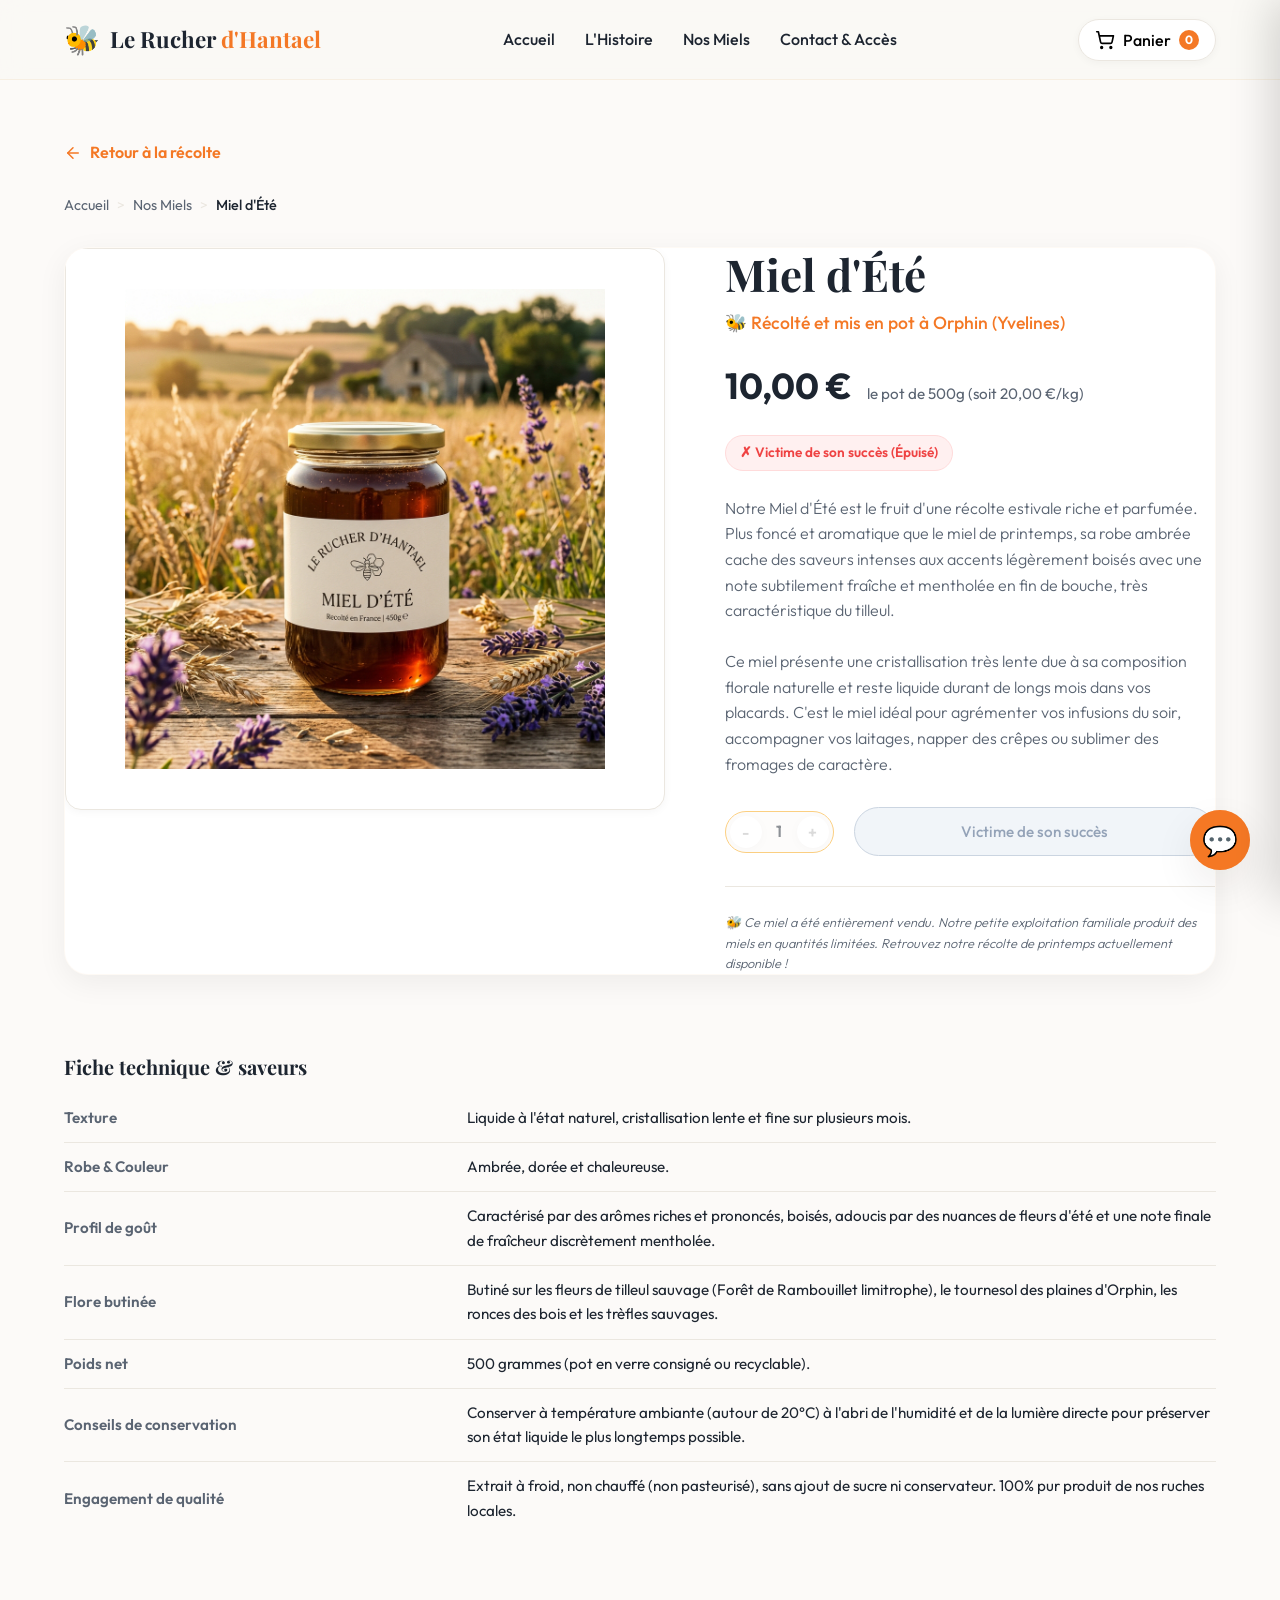
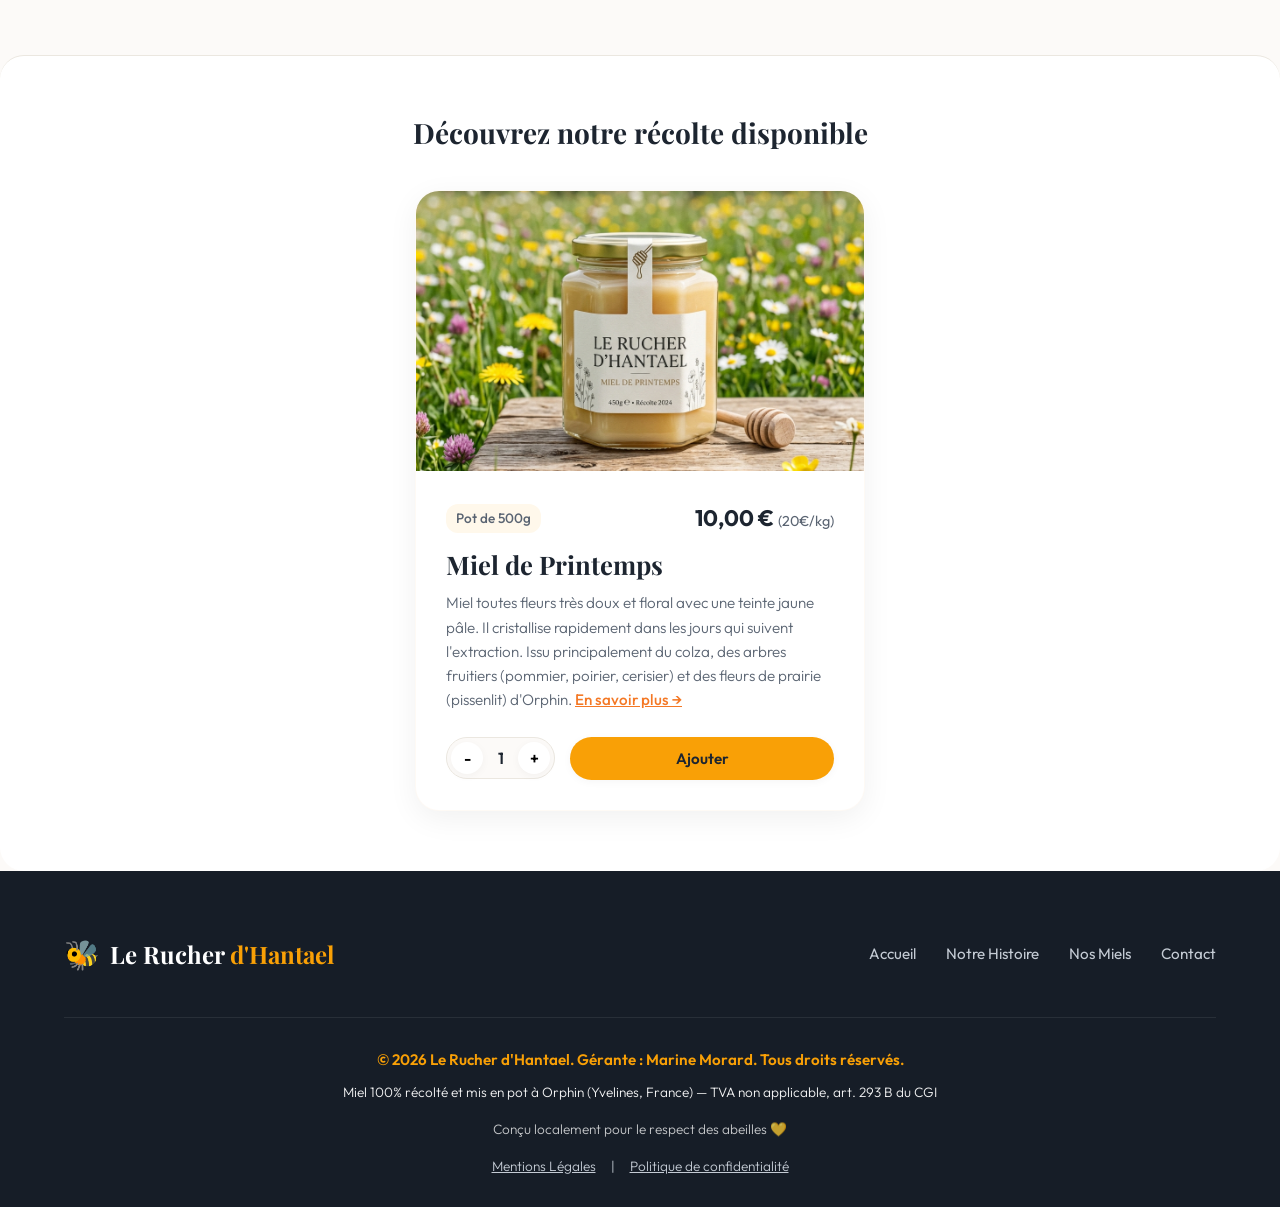
==== miel-ete.html @ 3fb7bd8f "feat: clarifier le panier de réservation, ajouter les pages produits détaillées et la politique de c" ====
<!DOCTYPE html>
<html lang="fr">
<head>
    <meta charset="UTF-8">
    <meta name="viewport" content="width=device-width, initial-scale=1.0">
    <title>Miel d'Été - Le Rucher d'Hantael</title>
    
    <!-- Meta Tags SEO -->
    <meta name="description" content="Découvrez notre Miel d'Été artisanal récolté à Orphin (Yvelines). Pot de 500g de miel ambré aux notes complexes de tilleul et tournesol. Épuisé pour le moment.">
    <meta name="keywords" content="miel d'ete, miel orphin, miel artisanal, miel ambre, tilleul, tournesol, rucher hantael, yvelines">
    <meta name="author" content="Le Rucher d'Hantael">
    
    <!-- Open Graph (Facebook / LinkedIn) -->
    <meta property="og:type" content="website">
    <meta property="og:title" content="Miel d'Été - Le Rucher d'Hantael">
    <meta property="og:description" content="Miel toutes fleurs ambré et complexe, aux notes douces et légèrement mentholées. Récolté à Orphin (78). Retrait sur place uniquement.">
    <meta property="og:image" content="assets/images/miel-ete.png">
    
    <!-- Stylesheet -->
    <link rel="stylesheet" href="css/style.css">
    
    <!-- Favicon Shortcut -->
    <link rel="icon" href="data:image/svg+xml,<svg xmlns=%22http://www.w3.org/2000/svg%22 viewBox=%220 0 100 100%22><text y=%22.9em%22 font-size=%2290%22>🍯</text></svg>">
    
    <!-- Canonical Link -->
    <link rel="canonical" href="https://hantael.fr/miel-ete.html">

    <!-- Données structurées JSON-LD -->
    <script type="application/ld+json">
    {
      "@context": "https://schema.org",
      "@type": "Product",
      "name": "Miel d'Été - Le Rucher d'Hantael",
      "description": "Miel toutes fleurs ambré et complexe. Issu principalement du tilleul de la forêt de Rambouillet et du tournesol des plaines environnantes d'Orphin.",
      "image": "https://hantael.fr/assets/images/miel-ete.png",
      "brand": {
        "@type": "Brand",
        "name": "Le Rucher d'Hantael"
      },
      "offers": {
        "@type": "Offer",
        "priceCurrency": "EUR",
        "price": "10.00",
        "availability": "https://schema.org/OutOfStock",
        "itemCondition": "https://schema.org/NewCondition"
      }
    }
    </script>
</head>
<body>

    <!-- HEADER & NAVIGATION -->
    <header class="header" id="header">
        <div class="container">
            <a href="index.html" class="logo-link" id="logo-link">
                <span class="logo-icon">🐝</span>
                <span class="logo-text">Le Rucher <span>d'Hantael</span></span>
            </a>
            
            <nav class="nav" id="nav">
                <ul class="nav-list">
                    <li><a href="index.html" class="nav-link">Accueil</a></li>
                    <li><a href="index.html#histoire" class="nav-link">L'Histoire</a></li>
                    <li><a href="index.html#miels" class="nav-link">Nos Miels</a></li>
                    <li><a href="index.html#contact" class="nav-link">Contact & Accès</a></li>
                </ul>
            </nav>
            
            <div style="display: flex; align-items: center; gap: 15px;">
                <button class="cart-toggle-btn" id="cart-toggle-btn" aria-label="Voir le panier">
                    <svg xmlns="http://www.w3.org/2000/svg" width="20" height="20" viewBox="0 0 24 24" fill="none" stroke="currentColor" stroke-width="2" stroke-linecap="round" stroke-linejoin="round"><circle cx="8" cy="21" r="1"/><circle cx="19" cy="21" r="1"/><path d="M2.05 2.05h2l2.66 12.42a2 2 0 0 0 2 1.58h9.78a2 2 0 0 0 1.95-1.57l1.65-7.43H5.12"/></svg>
                    <span>Panier</span>
                    <span class="cart-count-badge" id="cart-count">0</span>
                </button>
                
                <div class="menu-burger" id="menu-burger" aria-label="Ouvrir le menu">
                    <svg xmlns="http://www.w3.org/2000/svg" width="24" height="24" viewBox="0 0 24 24" fill="none" stroke="currentColor" stroke-width="2" stroke-linecap="round" stroke-linejoin="round"><line x1="4" y1="12" x2="20" y2="12"/><line x1="4" y1="6" x2="20" y2="6"/><line x1="4" y1="18" x2="20" y2="18"/></svg>
                </div>
            </div>
        </div>
    </header>

    <!-- MAIN PRODUCT SECTION -->
    <main style="padding-top: var(--header-height); min-height: 80vh;">
        <div class="container section-padding" style="padding-top: 40px; padding-bottom: 60px;">
            
            <!-- Breadcrumbs -->
            <div class="back-btn-container">
                <a href="index.html#miels" class="back-btn">
                    <svg xmlns="http://www.w3.org/2000/svg" width="18" height="18" viewBox="0 0 24 24" fill="none" stroke="currentColor" stroke-width="2" stroke-linecap="round" stroke-linejoin="round"><line x1="19" y1="12" x2="5" y2="12"/><polyline points="12 19 5 12 12 5"/></svg>
                    <span>Retour à la récolte</span>
                </a>
            </div>
            
            <nav class="breadcrumbs" aria-label="Fil d'Ariane">
                <a href="index.html">Accueil</a>
                <span>&gt;</span>
                <a href="index.html#miels">Nos Miels</a>
                <span>&gt;</span>
                <span style="color: var(--text-dark); font-weight: 500;">Miel d'Été</span>
            </nav>
            
            <!-- Grid detail product-card -->
            <div class="product-detail-grid product-card" id="prod-ete">
                
                <!-- Image -->
                <div class="product-detail-img-box">
                    <img src="assets/images/miel-ete.png" alt="Pot de Miel d'Été - Le Rucher d'Hantael" class="product-detail-img">
                </div>
                
                <!-- Information -->
                <div class="product-detail-info product-content" style="padding: 0;">
                    <h1 class="product-detail-title">Miel d'Été</h1>
                    <p class="product-detail-subtitle">🐝 Récolté et mis en pot à Orphin (Yvelines)</p>
                    
                    <div class="product-detail-price-row">
                        <span class="product-detail-price">10,00 €</span>
                        <span class="product-detail-price-unit">le pot de 500g (soit 20,00 €/kg)</span>
                    </div>
                    
                    <span class="product-detail-status unavailable">✗ Victime de son succès (Épuisé)</span>
                    
                    <div class="product-detail-desc">
                        <p>Notre Miel d'Été est le fruit d'une récolte estivale riche et parfumée. Plus foncé et aromatique que le miel de printemps, sa robe ambrée cache des saveurs intenses aux accents légèrement boisés avec une note subtilement fraîche et mentholée en fin de bouche, très caractéristique du tilleul.</p>
                        <br>
                        <p>Ce miel présente une cristallisation très lente due à sa composition florale naturelle et reste liquide durant de longs mois dans vos placards. C'est le miel idéal pour agrémenter vos infusions du soir, accompagner vos laitages, napper des crêpes ou sublimer des fromages de caractère.</p>
                    </div>
                    
                    <div class="product-detail-actions" style="margin-bottom: 25px;">
                        <div class="quantity-selector" style="opacity: 0.5; pointer-events: none;">
                            <button class="qty-btn dec-qty" aria-label="Diminuer la quantité" disabled>-</button>
                            <span class="qty-value" id="qty-ete">1</span>
                            <button class="qty-btn inc-qty" aria-label="Augmenter la quantité" disabled>+</button>
                        </div>
                        <button class="btn product-btn" disabled style="justify-content: center; background: #f1f5f9; color: #94a3b8; border: 1px solid #cbd5e1; cursor: not-allowed; text-align: center; font-weight: 500; padding: 14px 28px;">
                            <span>Victime de son succès</span>
                        </button>
                    </div>
                    
                    <p style="font-size: 0.8rem; color: var(--text-muted); font-style: italic;">
                        🐝 Ce miel a été entièrement vendu. Notre petite exploitation familiale produit des miels en quantités limitées. Retrouvez notre récolte de printemps actuellement disponible !
                    </p>
                </div>
            </div>
            
            <!-- Technical Specifications -->
            <div class="specs-section">
                <h3 class="specs-title">Fiche technique & saveurs</h3>
                <table class="specs-table">
                    <tbody>
                        <tr>
                            <td class="spec-label">Texture</td>
                            <td class="spec-value">Liquide à l'état naturel, cristallisation lente et fine sur plusieurs mois.</td>
                        </tr>
                        <tr>
                            <td class="spec-label">Robe & Couleur</td>
                            <td class="spec-value">Ambrée, dorée et chaleureuse.</td>
                        </tr>
                        <tr>
                            <td class="spec-label">Profil de goût</td>
                            <td class="spec-value">Caractérisé par des arômes riches et prononcés, boisés, adoucis par des nuances de fleurs d'été et une note finale de fraîcheur discrètement mentholée.</td>
                        </tr>
                        <tr>
                            <td class="spec-label">Flore butinée</td>
                            <td class="spec-value">Butiné sur les fleurs de tilleul sauvage (Forêt de Rambouillet limitrophe), le tournesol des plaines d'Orphin, les ronces des bois et les trèfles sauvages.</td>
                        </tr>
                        <tr>
                            <td class="spec-label">Poids net</td>
                            <td class="spec-value">500 grammes (pot en verre consigné ou recyclable).</td>
                        </tr>
                        <tr>
                            <td class="spec-label">Conseils de conservation</td>
                            <td class="spec-value">Conserver à température ambiante (autour de 20°C) à l'abri de l'humidité et de la lumière directe pour préserver son état liquide le plus longtemps possible.</td>
                        </tr>
                        <tr>
                            <td class="spec-label">Engagement de qualité</td>
                            <td class="spec-value">Extrait à froid, non chauffé (non pasteurisé), sans ajout de sucre ni conservateur. 100% pur produit de nos ruches locales.</td>
                        </tr>
                    </tbody>
                </table>
            </div>
        </div>
        
        <!-- CROSS SUGGESTIONS -->
        <section class="suggestions-section">
            <div class="container">
                <h3 class="suggestions-title">Découvrez notre récolte disponible</h3>
                <div class="suggestions-grid">
                    <!-- Miel de Printemps -->
                    <div class="product-card" id="prod-printemps">
                        <div class="product-img-container">
                            <img src="assets/images/miel-printemps.png" alt="Pot de Miel de Printemps du Rucher d'Hantael" class="product-img">
                        </div>
                        <div class="product-content">
                            <div class="product-meta">
                                <span class="product-size">Pot de 500g</span>
                                <div class="product-price">10,00 € <span>(20€/kg)</span></div>
                            </div>
                            <h3><a href="miel-printemps.html" style="color: inherit; transition: color var(--transition-fast);">Miel de Printemps</a></h3>
                            <p class="product-description">Miel toutes fleurs très doux et floral avec une teinte jaune pâle. Il cristallise rapidement dans les jours qui suivent l'extraction. Issu principalement du colza, des arbres fruitiers (pommier, poirier, cerisier) et des fleurs de prairie (pissenlit) d'Orphin. <a href="miel-printemps.html" style="color: var(--secondary); font-weight: 500; text-decoration: underline; white-space: nowrap;">En savoir plus →</a></p>
                            <div class="product-action">
                                <div class="quantity-selector">
                                    <button class="qty-btn dec-qty" aria-label="Diminuer la quantité">-</button>
                                    <span class="qty-value" id="qty-printemps">1</span>
                                    <button class="qty-btn inc-qty" aria-label="Augmenter la quantité">+</button>
                                </div>
                                <button class="btn btn-primary product-btn add-to-cart-btn" data-id="printemps" data-name="Miel de Printemps" data-price="10" data-img="assets/images/miel-printemps.png" id="btn-add-printemps">
                                    <span>Ajouter</span>
                                </button>
                            </div>
                        </div>
                    </div>
                </div>
            </div>
        </section>
    </main>

    <!-- CART OVERLAY & SLIDE DRAWER -->
    <div class="cart-overlay" id="cart-overlay"></div>
    <div class="cart-modal" id="cart-modal">
        <div class="cart-header">
            <h2 id="cart-title">Votre Panier de Réservation 🍯</h2>
            <button class="cart-close-btn" id="cart-close-btn" aria-label="Fermer le panier">&times;</button>
        </div>
        
        <!-- STEP 1 : CART LIST -->
        <div class="cart-body" id="cart-step-list">
            <div class="cart-empty-message" id="cart-empty-message">
                <div class="cart-empty-icon">🐝</div>
                <p>Votre panier est vide pour le moment.</p>
                <p style="font-size: 0.9rem; margin-top: 10px;">Parcourez notre récolte pour y ajouter des pots de miel.</p>
                <button class="btn btn-secondary" style="margin-top: 25px;" id="btn-continue-shopping">Découvrir les miels</button>
            </div>
            
            <div id="cart-items-container" style="display: none;">
                <div class="cart-info-banner">
                    <span class="info-banner-icon">⚠️</span>
                    <div class="info-banner-text">
                        <strong>Panier de réservation uniquement :</strong> aucun paiement en ligne. Vos produits sont réservés pour un retrait sur place, avec règlement final lors du retrait.
                    </div>
                </div>
                
                <div class="cart-items-list" id="cart-items-list">
                    <!-- Items inserted by JS -->
                </div>
                
                <div class="cart-summary">
                    <div class="summary-row">
                        <span>Poids total :</span>
                        <span id="cart-total-weight">0 kg</span>
                    </div>
                    <div class="summary-row">
                        <span>Nombre de pots :</span>
                        <span id="cart-total-pots">0</span>
                    </div>
                    <div class="summary-row summary-total">
                        <span>Total de votre réservation :</span>
                        <span id="cart-total-price">0,00 €</span>
                    </div>
                </div>
                
                <div class="payment-methods-notice">
                    <h4>Moyens de paiement acceptés au retrait :</h4>
                    <div class="payment-badges">
                        <span class="payment-badge"><span class="badge-icon">💵</span> Espèces</span>
                        <span class="payment-badge"><span class="badge-icon">📝</span> Chèque</span>
                        <span class="payment-badge"><span class="badge-icon">📱</span> Wero / Paylib</span>
                    </div>
                    <p class="payment-subtext">Aucun paiement en ligne • Le règlement s'effectue lors du retrait</p>
                </div>
            </div>
        </div>
        
        <!-- STEP 2 : RESERVATION DETAILS FORM -->
        <div class="cart-body reservation-step" id="cart-step-form">
            <h3 style="font-size: 1.4rem; margin-bottom: 20px; font-family: var(--font-body); font-weight:600;">Coordonnées de réservation</h3>
            
            <div class="pickup-info-card">
                <h4>📍 Point de retrait unique</h4>
                <p>Le retrait s'effectue directement sur place au Rucher : <br><strong>__RUCHER_STREET__, __RUCHER_ZIP__ __RUCHER_CITY__</strong></p>
            </div>
            
            <form id="reservation-form">
                <div class="form-row">
                    <div class="form-group">
                        <label for="client-lastname" class="form-label">Nom *</label>
                        <input type="text" id="client-lastname" class="form-input" placeholder="Dupont" required>
                    </div>
                    <div class="form-group">
                        <label for="client-firstname" class="form-label">Prénom *</label>
                        <input type="text" id="client-firstname" class="form-input" placeholder="Jean" required>
                    </div>
                </div>
                
                <div class="form-group">
                    <label for="client-phone" class="form-label">Téléphone de contact *</label>
                    <input type="tel" id="client-phone" class="form-input" placeholder="06 12 34 56 78" required>
                </div>
                
                <div class="form-group">
                    <label for="client-email" class="form-label">Adresse e-mail *</label>
                    <input type="email" id="client-email" class="form-input" placeholder="jean.dupont@email.com" required>
                </div>
                
                <div class="form-row">
                    <div class="form-group">
                        <label for="pickup-date" class="form-label">Date souhaitée *</label>
                        <input type="date" id="pickup-date" class="form-input" required>
                    </div>
                    <div class="form-group">
                        <label for="pickup-time" class="form-label">Heure souhaitée *</label>
                        <input type="time" id="pickup-time" class="form-input" required>
                    </div>
                </div>
                
                <div class="form-group">
                    <label for="client-notes" class="form-label">Message ou précision (optionnel)</label>
                    <textarea id="client-notes" class="form-input" rows="3" placeholder="Ex: Précision sur l'heure, demande particulière..."></textarea>
                </div>
                
                <!-- Encart de Paiement et RGPD Stylisé -->
                <div class="checkout-info-block">
                    <div class="payment-methods-card">
                        <h4>💶 Règlement lors du retrait</h4>
                        <div class="payment-badges-list">
                            <div class="payment-badge-item">
                                <span class="badge-tag">Espèces 💵</span>
                                <span class="badge-desc">Prévoyez l'appoint si possible</span>
                            </div>
                            <div class="payment-badge-item">
                                <span class="badge-tag">Chèque 📝</span>
                                <span class="badge-desc">À l'ordre de Marine Morard</span>
                            </div>
                            <div class="payment-badge-item">
                                <span class="badge-tag">Wero / Paylib 📱</span>
                                <span class="badge-desc">Virement mobile instantané</span>
                            </div>
                        </div>
                        <p class="payment-warning-text">⚠️ Aucun paiement ne s'effectue en ligne sur ce site.</p>
                    </div>
                    
                    <div class="rgpd-notice-card">
                        <span class="rgpd-icon">🔒</span>
                        <p><strong>Confidentialité :</strong> Vos données sont traitées conformément à notre <a href="politique-confidentialite.html" target="_blank" style="text-decoration: underline; color: var(--secondary);">politique de confidentialité</a> et servent exclusivement à gérer votre retrait.</p>
                    </div>
                </div>
            </form>
        </div>
        
        <!-- FOOTER FOR BUTTONS -->
        <div class="cart-footer" id="cart-footer" style="display: none;">
            <!-- Buttons for Step 1 -->
            <div id="footer-actions-step-list">
                <button class="btn btn-primary checkout-btn" id="btn-go-to-checkout">
                    <span>Valider ma sélection</span>
                    <svg xmlns="http://www.w3.org/2000/svg" width="18" height="18" viewBox="0 0 24 24" fill="none" stroke="currentColor" stroke-width="2" stroke-linecap="round" stroke-linejoin="round"><line x1="5" y1="12" x2="19" y2="12"/><polyline points="12 5 19 12 12 19"/></svg>
                </button>
            </div>
            
            <!-- Buttons for Step 2 -->
            <div id="footer-actions-step-form" style="display: none;">
                <div class="reservation-actions">
                    <button class="btn btn-secondary" id="btn-back-to-list" style="padding: 14px 10px;">Retour</button>
                    <span style="font-weight: 700; display: flex; align-items: center; justify-content: flex-end; font-size: 1.15rem;" id="checkout-total-price">0,00 €</span>
                </div>
                
                <div class="action-buttons-wrap">
                    <button type="submit" form="reservation-form" class="btn submit-whatsapp-btn" id="btn-submit-whatsapp">
                        <span>Réserver par WhatsApp 💬</span>
                    </button>
                    <button type="submit" form="reservation-form" class="btn submit-email-btn" id="btn-submit-email">
                        <span>Réserver par E-mail ✉️</span>
                    </button>
                </div>
            </div>
        </div>
    </div>

    <!-- SUCCESS MODAL -->
    <div class="success-overlay" id="success-overlay">
        <div class="success-card">
            <div class="success-icon-wrap">🍯</div>
            <h3>Réservation préparée !</h3>
            <p>Votre message de réservation a été généré avec succès. Afin de valider définitivement la commande, veuillez envoyer le message via l'application ouverte.</p>
            
            <div class="success-details">
                <div class="success-details-title">Récapitulatif du retrait</div>
                <ul>
                    <li><span>Lieu :</span><strong>__RUCHER_STREET__, __RUCHER_CITY__</strong></li>
                    <li><span>Date :</span><strong id="success-date">-</strong></li>
                    <li><span>Heure :</span><strong id="success-time">-</strong></li>
                    <li><span>Total :</span><strong id="success-price">-</strong></li>
                    <li><span>Paiement :</span><strong>Espèces, Chèque ou Wero</strong></li>
                </ul>
            </div>
            
            <button class="btn btn-primary" id="btn-close-success" style="width: 100%;">Retourner au site</button>
        </div>
    </div>

    <!-- FOOTER -->
    <footer class="footer">
        <div class="container">
            <div class="footer-top">
                <div class="footer-logo">
                    <span class="logo-icon">🐝</span>
                    <span class="footer-logo-text">Le Rucher <span>d'Hantael</span></span>
                </div>
                <ul class="footer-nav">
                    <li><a href="index.html">Accueil</a></li>
                    <li><a href="index.html#histoire">Notre Histoire</a></li>
                    <li><a href="index.html#miels">Nos Miels</a></li>
                    <li><a href="index.html#contact">Contact</a></li>
                </ul>
            </div>
            <div class="footer-bottom" style="flex-direction: column; gap: 10px; align-items: center; text-align: center;">
                <p style="color: var(--primary); font-weight: 600; font-size: 0.95rem;">&copy; 2026 Le Rucher d'Hantael. Gérante : Marine Morard. Tous droits réservés.</p>
                <p style="font-size: 0.85rem; color: rgba(255, 255, 255, 0.95);">Miel 100% récolté et mis en pot à Orphin (Yvelines, France) — TVA non applicable, art. 293 B du CGI</p>
                <p style="font-size: 0.85rem; color: rgba(255, 255, 255, 0.75); margin-top: 5px;">Conçu localement pour le respect des abeilles 💛</p>
                <p style="margin-top: 5px; display: flex; justify-content: center; gap: 15px; flex-wrap: wrap;">
                    <a href="#" id="open-legal" style="font-size: 0.85rem; color: var(--text-light-muted); text-decoration: underline; transition: color var(--transition-smooth);">Mentions Légales</a>
                    <span style="color: var(--text-light-muted); font-size: 0.85rem;">|</span>
                    <a href="politique-confidentialite.html" style="font-size: 0.85rem; color: var(--text-light-muted); text-decoration: underline; transition: color var(--transition-smooth);">Politique de confidentialité</a>
                </p>
            </div>
        </div>
    </footer>

    <!-- MENTIONS LEGALES MODAL -->
    <div class="legal-overlay" id="legal-overlay">
        <div class="legal-card">
            <button class="legal-close" id="close-legal" aria-label="Fermer les mentions légales">&times;</button>
            <div class="legal-content">
                <h3>Mentions Légales</h3>
                
                <h4>Éditeur du site</h4>
                <p>
                    <strong>Le Rucher d'Hantael</strong><br>
                    Propriétaire & Directrice de la publication : Marine Morard<br>
                    Adresse : __RUCHER_STREET__, __RUCHER_ZIP__ __RUCHER_CITY__<br>
                    E-mail : __RUCHER_EMAIL__<br>
                    Téléphone : __RUCHER_PHONE_FORMATTED__
                </p>
                
                <h4>Immatriculation</h4>
                <p>
                    Numéro SIRET : __RUCHER_SIRET__<br>
                    Régime : Micro-entreprise agricole (TVA non applicable, art. 293 B du CGI)
                </p>
                
                <h4>Hébergement</h4>
                <p>
                    Le site est hébergé par :<br>
                    <strong>Infomaniak Network SA</strong><br>
                    Adresse : Rue Eugène-Marziano 25, 1227 Les Acacias, Genève, Suisse<br>
                    Téléphone : +41 22 820 35 44<br>
                    Site web : <a href="https://www.infomaniak.com" target="_blank" rel="noopener noreferrer" style="color: var(--primary); text-decoration: underline;">www.infomaniak.com</a>
                </p>
                
                <h4>Propriété intellectuelle</h4>
                <p>
                    L'ensemble des contenus de ce site (textes, photographies, logos) est protégé par les lois en vigueur relatives à la propriété intellectuelle. Toute reproduction ou représentation, intégrale ou partielle, est interdite sans l'accord préalable de l'éditeur.
                </p>
            </div>
        </div>
    </div>

    <!-- CHATBOT WIDGET -->
    <!-- Bouton flottant -->
    <div class="chatbot-trigger" id="chatbot-trigger" aria-label="Ouvrir l'assistant virtuel">
        <span class="chatbot-icon">💬</span>
        <span class="chatbot-pulse"></span>
    </div>

    <!-- Fenêtre de chat -->
    <div class="chatbot-window" id="chatbot-window">
        <div class="chatbot-header">
            <div class="chatbot-header-info">
                <span class="chatbot-header-avatar">🐝</span>
                <div>
                    <h4 style="margin: 0; color: white;">L'Assistant du Rucher</h4>
                    <span class="chatbot-status" style="font-size: 0.75rem; opacity: 0.85;">En ligne • Réponse instantanée</span>
                </div>
            </div>
            <button class="chatbot-close" id="chatbot-close" style="background: none; border: none; color: white; font-size: 1.5rem; cursor: pointer;">&times;</button>
        </div>
        
        <div class="chatbot-messages" id="chatbot-messages">
            <!-- Messages chargés par JS -->
        </div>
        
        <div class="chatbot-input-area">
            <input type="text" id="chatbot-input" placeholder="Posez une question (ex: horaires, tarifs...)" aria-label="Votre question">
            <button id="chatbot-send" aria-label="Envoyer">
                <svg xmlns="http://www.w3.org/2000/svg" width="18" height="18" viewBox="0 0 24 24" fill="none" stroke="currentColor" stroke-width="2" stroke-linecap="round" stroke-linejoin="round"><line x1="22" y1="2" x2="11" y2="13"/><polygon points="22 2 15 22 11 13 2 9 22 2"/></svg>
            </button>
        </div>
    </div>

    <!-- JavaScript -->
    <script src="js/app.js"></script>
</body>
</html>
---- css/style.css ----
@import url('https://fonts.googleapis.com/css2?family=Outfit:wght@300;400;500;600;700&family=Playfair+Display:ital,wght@0,400;0,600;0,700;1,400&display=swap');

/* ==========================================================================
   VARIABLES & DESIGN SYSTEM
   ========================================================================== */
:root {
    --primary: hsl(38, 95%, 50%);
    --primary-hover: hsl(38, 95%, 42%);
    --primary-light: hsl(38, 100%, 96%);
    --primary-glow: hsla(38, 95%, 50%, 0.15);
    --secondary: hsl(24, 90%, 55%); /* Orange ambré */
    
    --bg-cream: hsl(36, 40%, 98%);
    --bg-white: hsl(0, 0%, 100%);
    --bg-dark: hsl(215, 28%, 12%);
    --bg-dark-light: hsl(215, 25%, 18%);
    
    --text-dark: hsl(215, 25%, 15%);
    --text-muted: hsl(215, 12%, 40%);
    --text-light: hsl(0, 0%, 100%);
    --text-light-muted: hsl(215, 15%, 80%);
    
    --success: hsl(142, 70%, 45%);
    --success-glow: hsla(142, 70%, 45%, 0.15);
    
    --border-color: hsl(36, 20%, 90%);
    --border-focus: hsl(38, 95%, 50%);
    
    --font-heading: 'Playfair Display', Georgia, serif;
    --font-body: 'Outfit', sans-serif;
    
    --transition-fast: 0.2s ease;
    --transition-smooth: 0.35s cubic-bezier(0.16, 1, 0.3, 1);
    
    --shadow-sm: 0 2px 8px rgba(0, 0, 0, 0.04);
    --shadow-md: 0 8px 30px rgba(0, 0, 0, 0.06);
    --shadow-lg: 0 16px 40px rgba(38, 25, 0, 0.08);
    --shadow-glow: 0 10px 30px hsla(38, 95%, 50%, 0.2);
    
    --radius-sm: 8px;
    --radius-md: 16px;
    --radius-lg: 24px;
    --radius-round: 50%;
    
    --container-width: 1200px;
    --header-height: 80px;
}

/* ==========================================================================
   RESET & BASE STYLES
   ========================================================================== */
*, *::before, *::after {
    box-sizing: border-box;
    margin: 0;
    padding: 0;
}

html {
    scroll-behavior: smooth;
    font-size: 16px;
}

body {
    font-family: var(--font-body);
    background-color: var(--bg-cream);
    color: var(--text-dark);
    line-height: 1.6;
    overflow-x: hidden;
    -webkit-font-smoothing: antialiased;
}

h1, h2, h3, h4 {
    font-family: var(--font-heading);
    font-weight: 700;
    line-height: 1.2;
}

p {
    font-weight: 300;
    color: var(--text-muted);
}

a {
    text-decoration: none;
    color: inherit;
    transition: var(--transition-fast);
}

img {
    max-width: 100%;
    height: auto;
    display: block;
}

button, input, textarea, select {
    font-family: inherit;
    font-size: inherit;
    border: none;
    outline: none;
    background: none;
}

/* ==========================================================================
   REUSABLE COMPONENTS
   ========================================================================== */
.container {
    width: 90%;
    max-width: var(--container-width);
    margin: 0 auto;
}

.section-padding {
    padding: 100px 0;
}

.section-header {
    text-align: center;
    max-width: 600px;
    margin: 0 auto 60px auto;
}

.section-header h2 {
    font-size: 2.5rem;
    color: var(--text-dark);
    margin-bottom: 15px;
    position: relative;
    display: inline-block;
}

.section-header h2::after {
    content: '';
    display: block;
    width: 60px;
    height: 3px;
    background-color: var(--primary);
    margin: 12px auto 0 auto;
    border-radius: var(--radius-sm);
}

.section-header p {
    font-size: 1.1rem;
}

.btn {
    display: inline-flex;
    align-items: center;
    justify-content: center;
    padding: 14px 28px;
    border-radius: 30px;
    font-weight: 600;
    cursor: pointer;
    transition: all var(--transition-smooth);
    gap: 10px;
}

.btn-primary {
    background-color: var(--primary);
    color: var(--text-dark);
    box-shadow: var(--shadow-sm);
    position: relative;
    overflow: hidden;
}

.btn-primary::before {
    content: '';
    position: absolute;
    top: 0;
    left: -150%;
    width: 50%;
    height: 100%;
    background: linear-gradient(
        to right,
        rgba(255, 255, 255, 0) 0%,
        rgba(255, 255, 255, 0.6) 50%,
        rgba(255, 255, 255, 0) 100%
    );
    transform: skewX(-25deg);
    transition: none;
}

.btn-primary:hover::before {
    animation: shimmer 1s ease-in-out;
}

.btn-primary:hover {
    background-color: var(--primary-hover);
    transform: translateY(-2px);
    box-shadow: var(--shadow-glow);
}

.btn-secondary {
    background-color: var(--bg-white);
    color: var(--text-dark);
    border: 2px solid var(--primary);
}

.btn-secondary:hover {
    background-color: var(--primary-light);
    transform: translateY(-2px);
}

.btn-text {
    color: var(--secondary);
    font-weight: 600;
    padding: 5px 0;
    border-bottom: 2px solid transparent;
}

.btn-text:hover {
    border-bottom-color: var(--secondary);
}

/* ==========================================================================
   HEADER & NAVBAR
   ========================================================================== */
.header {
    height: var(--header-height);
    background-color: rgba(250, 248, 245, 0.85);
    backdrop-filter: blur(12px);
    position: fixed;
    top: 0;
    left: 0;
    width: 100%;
    z-index: 100;
    border-bottom: 1px solid rgba(217, 119, 6, 0.08);
    transition: all var(--transition-fast);
}

.header.scrolled {
    background-color: var(--bg-white);
    box-shadow: var(--shadow-sm);
    height: 70px;
}

.header .container {
    height: 100%;
    display: flex;
    justify-content: space-between;
    align-items: center;
}

.logo-link {
    display: flex;
    align-items: center;
    gap: 10px;
}

.logo-icon {
    font-size: 1.8rem;
    animation: float 4s ease-in-out infinite;
}

.logo-text {
    font-family: var(--font-heading);
    font-size: 1.4rem;
    font-weight: 700;
    color: var(--text-dark);
}

.logo-text span {
    color: var(--secondary);
}

.nav {
    display: flex;
    align-items: center;
    gap: 30px;
}

.nav-list {
    display: flex;
    list-style: none;
    gap: 30px;
}

.nav-link {
    font-weight: 500;
    color: var(--text-dark);
    position: relative;
    padding: 5px 0;
}

.nav-link::after {
    content: '';
    position: absolute;
    bottom: 0;
    left: 0;
    width: 0;
    height: 2px;
    background-color: var(--secondary);
    transition: var(--transition-fast);
}

.nav-link:hover::after,
.nav-link.active::after {
    width: 100%;
}

.cart-toggle-btn {
    position: relative;
    background-color: var(--bg-white);
    border: 1px solid var(--border-color);
    padding: 10px 16px;
    border-radius: 30px;
    cursor: pointer;
    display: flex;
    align-items: center;
    gap: 8px;
    font-weight: 500;
    box-shadow: var(--shadow-sm);
    transition: all var(--transition-fast);
}

.cart-toggle-btn:hover {
    border-color: var(--primary);
    background-color: var(--primary-light);
}

.cart-count-badge {
    background-color: var(--secondary);
    color: var(--text-light);
    font-size: 0.75rem;
    font-weight: 700;
    width: 20px;
    height: 20px;
    border-radius: var(--radius-round);
    display: flex;
    align-items: center;
    justify-content: center;
}

.menu-burger {
    display: none;
    font-size: 1.5rem;
    cursor: pointer;
}

/* ==========================================================================
   HERO SECTION
   ========================================================================== */
.hero {
    min-height: 100vh;
    padding-top: var(--header-height);
    padding-bottom: 120px;
    display: flex;
    align-items: center;
    position: relative;
    background-color: var(--bg-dark);
    color: var(--text-light);
    overflow: hidden;
}

.hero-bg {
    position: absolute;
    top: 0;
    left: 0;
    width: 100%;
    height: 100%;
    object-fit: cover;
    opacity: 0.45;
    z-index: 1;
}

.hero-overlay {
    position: absolute;
    top: 0;
    left: 0;
    width: 100%;
    height: 100%;
    background: radial-gradient(circle at 70% 30%, transparent 20%, var(--bg-dark) 90%),
                linear-gradient(to bottom, transparent 60%, var(--bg-dark) 100%);
    z-index: 2;
}

.hero .container {
    position: relative;
    z-index: 3;
}

.hero-content {
    max-width: 650px;
    animation: slideUp 1s cubic-bezier(0.16, 1, 0.3, 1) forwards;
}

.hero-subtitle {
    font-size: 1.1rem;
    font-weight: 600;
    text-transform: uppercase;
    letter-spacing: 2px;
    color: var(--primary);
    margin-bottom: 20px;
}

.hero h1 {
    font-size: 3.5rem;
    margin-bottom: 25px;
    color: var(--text-light);
}

.hero-description {
    font-size: 1.2rem;
    color: var(--text-light-muted);
    margin-bottom: 40px;
    font-weight: 300;
}

.hero-actions {
    display: flex;
    gap: 20px;
    flex-wrap: wrap;
}

/* ==========================================================================
   ABOUT / STORY SECTION
   ========================================================================== */
.about {
    background-color: var(--bg-white);
    position: relative;
}

.about-grid {
    display: grid;
    grid-template-columns: 1.1fr 0.9fr;
    gap: 80px;
    align-items: center;
}

.about-text h3 {
    font-size: 2rem;
    margin-bottom: 20px;
    color: var(--text-dark);
}

.about-text p {
    margin-bottom: 20px;
    font-size: 1.05rem;
}

.about-badges {
    display: grid;
    grid-template-columns: 1fr 1fr;
    gap: 20px;
    margin-top: 40px;
}

.about-badge-card {
    background-color: var(--bg-cream);
    padding: 24px;
    border-radius: var(--radius-md);
    border-left: 4px solid var(--primary);
}

.badge-icon {
    font-size: 1.8rem;
    margin-bottom: 10px;
}

.about-badge-card h4 {
    font-family: var(--font-body);
    font-size: 1.1rem;
    font-weight: 600;
    margin-bottom: 5px;
    color: var(--text-dark);
}

.about-badge-card p {
    font-size: 0.9rem;
    margin-bottom: 0;
}

.about-images-wrapper {
    position: relative;
    height: 450px;
}

.about-img-main {
    width: 80%;
    height: 80%;
    object-fit: cover;
    border-radius: var(--radius-md);
    box-shadow: var(--shadow-lg);
    position: absolute;
    top: 0;
    left: 0;
    border: 8px solid var(--bg-white);
}

.about-img-sub {
    width: 60%;
    height: 60%;
    object-fit: cover;
    border-radius: var(--radius-md);
    box-shadow: var(--shadow-lg);
    position: absolute;
    bottom: 0;
    right: 0;
    border: 8px solid var(--bg-white);
    z-index: 2;
}

.about-deco-honey {
    position: absolute;
    font-size: 4rem;
    bottom: -20px;
    left: -20px;
    opacity: 0.15;
    animation: float 6s ease-in-out infinite;
    z-index: 1;
}

/* ==========================================================================
   PRODUCTS SECTION
   ========================================================================== */
.products {
    background-color: var(--bg-cream);
}

.products-grid {
    display: grid;
    grid-template-columns: repeat(auto-fit, minmax(380px, 1fr));
    gap: 40px;
    justify-content: center;
}

.product-card {
    background-color: var(--bg-white);
    border-radius: var(--radius-lg);
    overflow: hidden;
    box-shadow: var(--shadow-md);
    transition: transform 0.5s cubic-bezier(0.16, 1, 0.3, 1), 
                box-shadow 0.5s cubic-bezier(0.16, 1, 0.3, 1), 
                border-color 0.5s cubic-bezier(0.16, 1, 0.3, 1);
    border: 1px solid rgba(217, 119, 6, 0.04);
    display: flex;
    flex-direction: column;
}

.product-card:hover {
    transform: translateY(-12px) scale(1.03);
    box-shadow: 0 20px 45px rgba(217, 119, 6, 0.18), 
                0 1px 3px rgba(0, 0, 0, 0.05);
    border-color: rgba(217, 119, 6, 0.45);
}

.product-img-container {
    position: relative;
    overflow: hidden;
    height: 280px;
    background-color: var(--primary-light);
}

.product-img {
    width: 100%;
    height: 100%;
    object-fit: cover;
    transition: transform 0.5s cubic-bezier(0.16, 1, 0.3, 1);
}

.product-card:hover .product-img {
    transform: scale(1.08);
}

.product-badge {
    position: absolute;
    top: 20px;
    right: 20px;
    background-color: rgba(255, 255, 255, 0.9);
    backdrop-filter: blur(8px);
    padding: 6px 12px;
    border-radius: 20px;
    font-size: 0.8rem;
    font-weight: 600;
    color: var(--secondary);
    box-shadow: var(--shadow-sm);
    transition: transform var(--transition-smooth);
}

.product-card:hover .product-badge {
    transform: scale(1.05) rotate(-2deg);
}

.product-content {
    padding: 30px;
    display: flex;
    flex-direction: column;
    flex-grow: 1;
}

.product-meta {
    display: flex;
    justify-content: space-between;
    align-items: center;
    margin-bottom: 12px;
}

.product-size {
    font-size: 0.85rem;
    font-weight: 500;
    color: var(--text-muted);
    background-color: var(--primary-light);
    padding: 4px 10px;
    border-radius: 12px;
}

.product-price {
    font-size: 1.4rem;
    font-weight: 700;
    color: var(--text-dark);
}

.product-price span {
    font-size: 0.9rem;
    font-weight: 400;
    color: var(--text-muted);
}

.product-card h3 {
    font-size: 1.6rem;
    margin-bottom: 12px;
    color: var(--text-dark);
}

.product-description {
    font-size: 0.95rem;
    margin-bottom: 24px;
    flex-grow: 1;
}

.product-action {
    display: flex;
    gap: 15px;
    align-items: center;
}

.quantity-selector {
    display: flex;
    align-items: center;
    border: 1px solid var(--border-color);
    border-radius: 30px;
    padding: 4px;
    background-color: var(--bg-cream);
}

.qty-btn {
    width: 32px;
    height: 32px;
    border-radius: var(--radius-round);
    background-color: var(--bg-white);
    display: flex;
    align-items: center;
    justify-content: center;
    cursor: pointer;
    font-weight: 600;
    box-shadow: var(--shadow-sm);
    transition: all var(--transition-fast);
}

.qty-btn:hover {
    background-color: var(--primary-light);
    color: var(--secondary);
}

.qty-value {
    width: 35px;
    text-align: center;
    font-weight: 600;
}

.product-btn {
    flex-grow: 1;
    font-size: 0.95rem;
    padding: 12px 20px;
}

/* ==========================================================================
   RESERVATION CART / DOCK MODAL (GLASSMORPHISM)
   ========================================================================== */
.cart-overlay {
    position: fixed;
    top: 0;
    left: 0;
    width: 100%;
    height: 100%;
    background-color: rgba(15, 23, 42, 0.4);
    backdrop-filter: blur(8px);
    z-index: 1000;
    opacity: 0;
    visibility: hidden;
    transition: all var(--transition-smooth);
}

.cart-overlay.open {
    opacity: 1;
    visibility: visible;
}

.cart-modal {
    position: fixed;
    top: 0;
    right: -480px;
    width: 100%;
    max-width: 480px;
    height: 100%;
    background-color: rgba(255, 255, 255, 0.85);
    backdrop-filter: blur(20px) saturate(160%);
    box-shadow: -10px 0 40px rgba(0, 0, 0, 0.15);
    z-index: 1001;
    display: flex;
    flex-direction: column;
    transition: right var(--transition-smooth);
    border-left: 1px solid rgba(217, 119, 6, 0.15);
}

.cart-overlay.open + .cart-modal,
.cart-modal.open {
    right: 0;
}

.cart-header {
    padding: 30px;
    border-bottom: 1px solid var(--border-color);
    display: flex;
    justify-content: space-between;
    align-items: center;
}

.cart-header h2 {
    font-size: 1.8rem;
    display: flex;
    align-items: center;
    gap: 10px;
}

.cart-close-btn {
    width: 40px;
    height: 40px;
    border-radius: var(--radius-round);
    background-color: var(--bg-cream);
    display: flex;
    align-items: center;
    justify-content: center;
    cursor: pointer;
    font-size: 1.2rem;
    transition: var(--transition-fast);
}

.cart-close-btn:hover {
    background-color: var(--primary-light);
    color: var(--secondary);
}

.cart-body {
    flex-grow: 1;
    overflow-y: auto;
    padding: 30px;
}

.cart-empty-message {
    text-align: center;
    padding: 60px 0;
}

.cart-empty-icon {
    font-size: 3.5rem;
    margin-bottom: 20px;
    animation: float 4s ease-in-out infinite;
}

.cart-items-list {
    display: flex;
    flex-direction: column;
    gap: 20px;
}

.cart-item {
    display: flex;
    gap: 15px;
    align-items: center;
    padding-bottom: 20px;
    border-bottom: 1px solid var(--border-color);
}

.cart-item-img {
    width: 70px;
    height: 70px;
    border-radius: var(--radius-sm);
    object-fit: cover;
}

.cart-item-info {
    flex-grow: 1;
}

.cart-item-name {
    font-weight: 600;
    color: var(--text-dark);
    margin-bottom: 4px;
}

.cart-item-meta {
    font-size: 0.85rem;
    color: var(--text-muted);
}

.cart-item-price-block {
    display: flex;
    justify-content: space-between;
    align-items: center;
    margin-top: 10px;
}

.cart-item-price {
    font-weight: 700;
    color: var(--text-dark);
}

.cart-item-remove {
    background: none;
    border: none;
    color: var(--text-muted);
    cursor: pointer;
    font-size: 0.85rem;
    text-decoration: underline;
    transition: var(--transition-fast);
}

.cart-item-remove:hover {
    color: hsl(0, 80%, 50%);
}

.cart-summary {
    padding: 24px 0 0 0;
    border-top: 2px dashed var(--border-color);
    margin-top: 20px;
}

.summary-row {
    display: flex;
    justify-content: space-between;
    margin-bottom: 12px;
    font-weight: 500;
}

.summary-total {
    font-size: 1.3rem;
    font-weight: 700;
    color: var(--text-dark);
    margin-top: 10px;
    padding-top: 10px;
    border-top: 1px solid var(--border-color);
}

.cart-footer {
    padding: 30px;
    border-top: 1px solid var(--border-color);
    background-color: var(--bg-cream);
}

.checkout-btn {
    width: 100%;
}

/* ==========================================================================
   RESERVATION FORM (IN CART/MODAL STEP)
   ========================================================================== */
.reservation-step {
    display: none;
}

.reservation-step.active {
    display: block;
    animation: fadeIn 0.4s ease forwards;
}

.form-group {
    margin-bottom: 18px;
}

.form-label {
    display: block;
    font-size: 0.9rem;
    font-weight: 500;
    margin-bottom: 8px;
    color: var(--text-dark);
}

.form-input {
    width: 100%;
    padding: 12px 16px;
    border-radius: var(--radius-sm);
    border: 1px solid var(--border-color);
    background-color: var(--bg-white);
    transition: var(--transition-fast);
    font-size: 0.95rem;
}

.form-input:focus {
    border-color: var(--border-focus);
    box-shadow: 0 0 0 3px var(--primary-glow);
}

.form-row {
    display: grid;
    grid-template-columns: 1fr 1fr;
    gap: 15px;
}

.pickup-info-card {
    background-color: var(--primary-light);
    border: 1px solid rgba(217, 119, 6, 0.15);
    padding: 18px;
    border-radius: var(--radius-md);
    margin-bottom: 20px;
    font-size: 0.9rem;
}

.pickup-info-card h4 {
    font-family: var(--font-body);
    font-weight: 600;
    color: var(--secondary);
    margin-bottom: 6px;
    display: flex;
    align-items: center;
    gap: 8px;
}

.pickup-info-card p {
    color: var(--text-dark);
    font-weight: 400;
    line-height: 1.4;
}

.reservation-actions {
    display: grid;
    grid-template-columns: 1fr 2fr;
    gap: 15px;
    margin-top: 25px;
}

.action-buttons-wrap {
    display: flex;
    flex-direction: column;
    gap: 12px;
    margin-top: 20px;
}

.submit-whatsapp-btn {
    background-color: #25D366;
    color: white;
}

.submit-whatsapp-btn:hover {
    background-color: #20BA5A;
    box-shadow: 0 10px 30px rgba(37, 211, 102, 0.25);
    transform: translateY(-2px);
}

.submit-email-btn {
    background-color: var(--bg-dark);
    color: white;
}

.submit-email-btn:hover {
    background-color: #000;
    box-shadow: 0 10px 30px rgba(15, 23, 42, 0.25);
    transform: translateY(-2px);
}

/* ==========================================================================
   SUCCESS MODAL
   ========================================================================== */
.success-overlay {
    position: fixed;
    top: 0;
    left: 0;
    width: 100%;
    height: 100%;
    background-color: rgba(15, 23, 42, 0.5);
    backdrop-filter: blur(8px);
    z-index: 2000;
    display: flex;
    align-items: center;
    justify-content: center;
    opacity: 0;
    visibility: hidden;
    transition: all var(--transition-smooth);
}

.success-overlay.open {
    opacity: 1;
    visibility: visible;
}

.success-card {
    background-color: var(--bg-white);
    max-width: 500px;
    width: 90%;
    border-radius: var(--radius-lg);
    padding: 40px;
    box-shadow: var(--shadow-lg);
    text-align: center;
    transform: scale(0.9);
    transition: transform var(--transition-smooth);
    border: 1px solid rgba(255, 255, 255, 0.4);
}

.success-overlay.open .success-card {
    transform: scale(1);
}

.success-icon-wrap {
    width: 70px;
    height: 70px;
    border-radius: var(--radius-round);
    background-color: var(--primary-light);
    display: flex;
    align-items: center;
    justify-content: center;
    margin: 0 auto 24px auto;
    font-size: 2.5rem;
    animation: scalePulse 2s infinite;
}

.success-card h3 {
    font-size: 2rem;
    margin-bottom: 12px;
    color: var(--text-dark);
}

.success-card p {
    font-size: 1.05rem;
    margin-bottom: 30px;
}

.success-details {
    background-color: var(--bg-cream);
    padding: 20px;
    border-radius: var(--radius-md);
    text-align: left;
    margin-bottom: 30px;
    border-left: 4px solid var(--secondary);
}

.success-details-title {
    font-weight: 700;
    font-size: 0.9rem;
    text-transform: uppercase;
    letter-spacing: 1px;
    margin-bottom: 10px;
    color: var(--secondary);
}

.success-details ul {
    list-style: none;
}

.success-details li {
    font-size: 0.95rem;
    margin-bottom: 6px;
    display: flex;
    justify-content: space-between;
}

/* ==========================================================================
   CONTACT & ACCÈS SECTION
   ========================================================================== */
.contact {
    background-color: var(--bg-white);
}

.contact-grid {
    display: grid;
    grid-template-columns: 1fr 1.2fr;
    gap: 60px;
    align-items: stretch;
}

.contact-info-block {
    display: flex;
    flex-direction: column;
    justify-content: space-between;
}

.contact-info-block h3 {
    font-size: 2rem;
    margin-bottom: 25px;
}

.contact-details-list {
    display: flex;
    flex-direction: column;
    gap: 30px;
    margin-bottom: 40px;
}

.contact-item {
    display: flex;
    gap: 20px;
    align-items: flex-start;
}

.contact-icon {
    font-size: 1.5rem;
    background-color: var(--primary-light);
    color: var(--secondary);
    width: 50px;
    height: 50px;
    border-radius: var(--radius-round);
    display: flex;
    align-items: center;
    justify-content: center;
    flex-shrink: 0;
}

.contact-text h4 {
    font-family: var(--font-body);
    font-size: 1.1rem;
    font-weight: 600;
    margin-bottom: 5px;
}

.contact-text p {
    font-size: 0.95rem;
}

.contact-map-wrapper {
    height: 100%;
    min-height: 380px;
    border-radius: var(--radius-lg);
    overflow: hidden;
    position: relative;
    box-shadow: var(--shadow-md);
    border: 1px solid var(--border-color);
}

.map-placeholder-bg {
    position: absolute;
    top: 0;
    left: 0;
    width: 100%;
    height: 100%;
    background-color: hsl(38, 25%, 95%);
    display: flex;
    flex-direction: column;
    align-items: center;
    justify-content: center;
    padding: 30px;
    text-align: center;
}

.map-graphic {
    width: 100px;
    height: 100px;
    border-radius: var(--radius-round);
    background-color: var(--bg-white);
    display: flex;
    align-items: center;
    justify-content: center;
    font-size: 2.5rem;
    margin-bottom: 20px;
    box-shadow: var(--shadow-sm);
    position: relative;
}

.map-graphic::after {
    content: '';
    position: absolute;
    width: 12px;
    height: 12px;
    border-radius: var(--radius-round);
    background-color: var(--secondary);
    bottom: 5px;
    right: 5px;
    border: 2px solid white;
}

.map-btn {
    margin-top: 20px;
}

/* ==========================================================================
   LEGAL MODAL
   ========================================================================== */
.legal-overlay {
    position: fixed;
    top: 0;
    left: 0;
    width: 100%;
    height: 100%;
    background-color: rgba(15, 23, 42, 0.6);
    backdrop-filter: blur(8px);
    z-index: 2500;
    display: flex;
    align-items: center;
    justify-content: center;
    opacity: 0;
    visibility: hidden;
    transition: all var(--transition-smooth);
}

.legal-overlay.open {
    opacity: 1;
    visibility: visible;
}

.legal-card {
    background-color: var(--bg-white);
    max-width: 600px;
    width: 90%;
    max-height: 85vh;
    overflow-y: auto;
    border-radius: var(--radius-lg);
    padding: 35px;
    box-shadow: var(--shadow-lg);
    transform: scale(0.9);
    transition: transform var(--transition-smooth);
    border: 1px solid rgba(255, 255, 255, 0.4);
    position: relative;
}

.legal-overlay.open .legal-card {
    transform: scale(1);
}

.legal-close {
    position: absolute;
    top: 15px;
    right: 15px;
    background: none;
    border: none;
    font-size: 2rem;
    cursor: pointer;
    color: var(--text-dark-muted);
    transition: color var(--transition-smooth);
    line-height: 1;
}

.legal-close:hover {
    color: var(--primary);
}

.legal-content h3 {
    margin-top: 0;
    margin-bottom: 25px;
    font-family: var(--font-heading);
    color: var(--text-dark);
    font-size: 1.8rem;
    border-bottom: 2px solid var(--primary-light);
    padding-bottom: 10px;
}

.legal-content h4 {
    margin-top: 20px;
    margin-bottom: 8px;
    color: var(--primary-dark);
    font-size: 1.1rem;
    font-family: var(--font-heading);
}

.legal-content p, .legal-content ul {
    font-size: 0.9rem;
    color: var(--text-dark-muted);
    line-height: 1.6;
    margin-bottom: 12px;
}

.legal-content ul {
    padding-left: 20px;
}

/* ==========================================================================
   FOOTER
   ========================================================================== */
.footer {
    background-color: var(--bg-dark);
    color: var(--text-light-muted);
    padding: 60px 0 30px 0;
    font-size: 0.95rem;
}

.footer-top {
    display: flex;
    justify-content: space-between;
    align-items: center;
    padding-bottom: 40px;
    border-bottom: 1px solid rgba(255, 255, 255, 0.08);
    margin-bottom: 30px;
    flex-wrap: wrap;
    gap: 30px;
}

.footer-logo {
    display: flex;
    align-items: center;
    gap: 10px;
}

.footer-logo-text {
    font-family: var(--font-heading);
    font-weight: 700;
    font-size: 1.5rem;
    color: var(--text-light);
}

.footer-logo-text span {
    color: var(--primary);
}

.footer-nav {
    display: flex;
    gap: 30px;
    list-style: none;
}

.footer-nav a:hover {
    color: var(--primary);
}

.footer-bottom {
    display: flex;
    justify-content: space-between;
    align-items: center;
    font-size: 0.85rem;
    flex-wrap: wrap;
    gap: 15px;
}

/* ==========================================================================
   ANIMATIONS
   ========================================================================== */
@keyframes float {
    0%, 100% {
        transform: translateY(0);
    }
    50% {
        transform: translateY(-8px);
    }
}

@keyframes slideUp {
    from {
        opacity: 0;
        transform: translateY(30px);
    }
    to {
        opacity: 1;
        transform: translateY(0);
    }
}

@keyframes fadeIn {
    from {
        opacity: 0;
    }
    to {
        opacity: 1;
    }
}

@keyframes scalePulse {
    0%, 100% {
        transform: scale(1);
    }
    50% {
        transform: scale(1.08);
        box-shadow: 0 0 20px var(--primary-glow);
    }
}

/* ==========================================================================
   RESPONSIVE MEDIA QUERIES
   ========================================================================== */
@media (max-width: 992px) {
    html {
        font-size: 15px;
    }
    
    .section-padding {
        padding: 80px 0;
    }
    
    .about-grid {
        grid-template-columns: 1fr;
        gap: 50px;
    }
    
    .about-images-wrapper {
        height: 380px;
        max-width: 500px;
        margin: 0 auto;
        width: 100%;
    }
    
    .contact-grid {
        grid-template-columns: 1fr;
        gap: 40px;
    }
    
    .contact-map-wrapper {
        min-height: 300px;
    }
}

@media (max-width: 768px) {
    .menu-burger {
        display: block;
    }
    
    .nav-list {
        position: fixed;
        top: var(--header-height);
        left: -100%;
        width: 100%;
        height: calc(100vh - var(--header-height));
        background-color: var(--bg-white);
        flex-direction: column;
        align-items: center;
        padding: 50px 0;
        transition: left var(--transition-smooth);
        box-shadow: 0 10px 20px rgba(0,0,0,0.05);
    }
    
    .nav.open .nav-list {
        left: 0;
    }
    
    .hero h1 {
        font-size: 2.8rem;
    }
    
    .products-grid {
        grid-template-columns: 1fr;
        max-width: 450px;
        margin: 0 auto;
    }
    
    .footer-top, .footer-bottom {
        flex-direction: column;
        text-align: center;
    }
    
    .footer-nav {
        flex-direction: column;
        gap: 15px;
    }
}

@media (max-width: 480px) {
    .hero h1 {
        font-size: 2.2rem;
    }
    
    .hero-actions {
        flex-direction: column;
    }
    
    .hero-actions .btn {
        width: 100%;
    }
    
    .about-badges {
        grid-template-columns: 1fr;
    }
    
    .cart-modal {
        max-width: 100%;
    }
    
    .form-row {
        grid-template-columns: 1fr;
        gap: 0;
    }
}

/* ==========================================================================
   CHATBOT WIDGET (HYBRIDE GUIDÉ)
   ========================================================================== */
.chatbot-trigger {
    position: fixed;
    bottom: 30px;
    right: 30px;
    width: 60px;
    height: 60px;
    border-radius: var(--radius-round);
    background-color: var(--secondary);
    color: var(--text-light);
    display: flex;
    align-items: center;
    justify-content: center;
    font-size: 1.8rem;
    cursor: pointer;
    box-shadow: var(--shadow-lg);
    z-index: 999;
    transition: all var(--transition-smooth);
}

.chatbot-trigger:hover {
    transform: scale(1.1) rotate(-5deg);
    background-color: #b45309;
}

.chatbot-pulse {
    position: absolute;
    width: 100%;
    height: 100%;
    border-radius: var(--radius-round);
    background-color: var(--secondary);
    opacity: 0.4;
    z-index: -1;
    animation: pulse 2.5s infinite;
}

@keyframes pulse {
    0% {
        transform: scale(1);
        opacity: 0.4;
    }
    100% {
        transform: scale(1.6);
        opacity: 0;
    }
}

.chatbot-window {
    position: fixed;
    bottom: 100px;
    right: 30px;
    width: 380px;
    max-width: calc(100vw - 60px);
    height: 500px;
    max-height: calc(100vh - 150px);
    background-color: rgba(255, 255, 255, 0.88);
    backdrop-filter: blur(20px);
    border: 1px solid rgba(217, 119, 6, 0.15);
    border-radius: var(--radius-md);
    box-shadow: 0 20px 50px rgba(38, 25, 0, 0.15);
    z-index: 1000;
    display: flex;
    flex-direction: column;
    overflow: hidden;
    opacity: 0;
    visibility: hidden;
    transform: translateY(20px) scale(0.95);
    transition: all var(--transition-smooth);
}

.chatbot-window.open {
    opacity: 1;
    visibility: visible;
    transform: translateY(0) scale(1);
}

.chatbot-header {
    background-color: var(--secondary);
    color: var(--text-light);
    padding: 15px 20px;
    display: flex;
    justify-content: space-between;
    align-items: center;
}

.chatbot-header-info {
    display: flex;
    align-items: center;
    gap: 12px;
}

.chatbot-header-avatar {
    width: 36px;
    height: 36px;
    background-color: rgba(255, 255, 255, 0.2);
    border-radius: var(--radius-round);
    display: flex;
    align-items: center;
    justify-content: center;
    font-size: 1.3rem;
}

.chatbot-header-info h4 {
    font-family: var(--font-body);
    font-size: 0.95rem;
    font-weight: 600;
    margin: 0;
}

.chatbot-status {
    font-size: 0.75rem;
    opacity: 0.85;
}

.chatbot-close {
    background: none;
    border: none;
    color: var(--text-light);
    font-size: 1.5rem;
    cursor: pointer;
    opacity: 0.8;
    transition: opacity var(--transition-fast);
}

.chatbot-close:hover {
    opacity: 1;
}

.chatbot-messages {
    flex-grow: 1;
    padding: 20px;
    overflow-y: auto;
    display: flex;
    flex-direction: column;
    gap: 15px;
}

.chat-msg {
    max-width: 85%;
    padding: 10px 14px;
    border-radius: var(--radius-sm);
    font-size: 0.9rem;
    line-height: 1.4;
    word-break: break-word;
}

.chat-msg.bot {
    background-color: var(--bg-cream);
    color: var(--text-dark);
    align-self: flex-start;
    border-bottom-left-radius: 4px;
    border: 1px solid var(--border-color);
}

.chat-msg.user {
    background-color: var(--secondary);
    color: var(--text-light);
    align-self: flex-end;
    border-bottom-right-radius: 4px;
}

.chatbot-chips {
    display: flex;
    flex-wrap: wrap;
    gap: 8px;
    margin-top: 5px;
    align-self: flex-start;
    width: 100%;
}

.chip {
    background-color: var(--primary-light);
    color: var(--secondary);
    border: 1px solid rgba(217, 119, 6, 0.15);
    padding: 6px 12px;
    border-radius: 20px;
    font-size: 0.8rem;
    font-weight: 500;
    cursor: pointer;
    transition: all var(--transition-fast);
    text-align: left;
}

.chip:hover {
    background-color: var(--secondary);
    color: var(--text-light);
    transform: translateY(-1px);
}

.chatbot-input-area {
    padding: 15px;
    border-top: 1px solid var(--border-color);
    display: flex;
    gap: 10px;
    background-color: var(--bg-white);
}

.chatbot-input-area input {
    flex-grow: 1;
    border: 1px solid var(--border-color);
    border-radius: 20px;
    padding: 8px 16px;
    font-size: 0.9rem;
    outline: none;
    transition: border-color var(--transition-fast);
}

.chatbot-input-area input:focus {
    border-color: var(--secondary);
}

.chatbot-input-area button {
    background-color: var(--secondary);
    color: var(--text-light);
    border: none;
    width: 38px;
    height: 38px;
    border-radius: var(--radius-round);
    display: flex;
    align-items: center;
    justify-content: center;
    cursor: pointer;
    transition: background-color var(--transition-fast);
}

.chatbot-input-area button:hover {
    background-color: #b45309;
}

/* Animation typing */
.typing-dots {
    display: flex;
    gap: 4px;
    padding: 4px 8px;
}

.typing-dots span {
    width: 6px;
    height: 6px;
    background-color: var(--text-muted);
    border-radius: 50%;
    animation: typing 1s infinite alternate;
}

.typing-dots span:nth-child(2) {
    animation-delay: 0.2s;
}

.typing-dots span:nth-child(3) {
    animation-delay: 0.4s;
}

@keyframes typing {
    from {
        transform: translateY(0);
    }
    to {
        transform: translateY(-6px);
    }
}

/* Ajustements pour mobile */
@media (max-width: 480px) {
    .chatbot-trigger {
        bottom: 20px;
        right: 20px;
        width: 50px;
        height: 50px;
        font-size: 1.5rem;
    }
    
    .chatbot-window {
        bottom: 85px;
        right: 15px;
        width: calc(100vw - 30px);
        height: 400px;
        max-height: calc(100vh - 120px);
    }
}

/* ==========================================================================
   HIGH-END GRAPHICS & ANIMATIONS
   ========================================================================== */

/* Hero Wave Separator */
.hero-wave {
    position: absolute;
    bottom: -1px;
    left: 0;
    width: 100%;
    overflow: hidden;
    line-height: 0;
    z-index: 4;
}

.hero-wave svg {
    position: relative;
    display: block;
    width: calc(100% + 1.3px);
    height: 90px;
}

.hero-wave .shape-fill {
    fill: var(--bg-white);
}

/* Hero entrance reveal animations */
.hero-content > * {
    opacity: 0;
    transform: translateY(20px);
    animation: revealUp 0.8s cubic-bezier(0.16, 1, 0.3, 1) forwards;
}

.hero-content .hero-subtitle {
    animation-delay: 0.1s;
}

.hero-content h1 {
    animation-delay: 0.25s;
}

.hero-content .hero-description {
    animation-delay: 0.4s;
}

.hero-content .hero-actions {
    animation-delay: 0.55s;
}

@keyframes revealUp {
    to {
        opacity: 1;
        transform: translateY(0);
    }
}

/* ==========================================================================
   CARTE DE RESERVATION & MODES DE PAIEMENT
   ========================================================================== */

/* Bandeau d'information Panier */
.cart-info-banner {
    display: flex;
    gap: 12px;
    background-color: var(--primary-light);
    border: 1px solid rgba(217, 119, 6, 0.15);
    border-radius: var(--radius-sm);
    padding: 12px 16px;
    margin-bottom: 20px;
    align-items: flex-start;
}

.info-banner-icon {
    font-size: 1.25rem;
    line-height: 1.2;
}

.info-banner-text {
    font-size: 0.85rem;
    color: var(--text-dark);
    line-height: 1.45;
}

.info-banner-text strong {
    color: var(--secondary);
    font-weight: 600;
}

/* Encart modes de paiement Step 1 */
.payment-methods-notice {
    margin-top: 25px;
    padding-top: 20px;
    border-top: 1px dashed var(--border-color);
}

.payment-methods-notice h4 {
    font-family: var(--font-body);
    font-size: 0.85rem;
    font-weight: 600;
    color: var(--text-muted);
    margin-bottom: 12px;
}

.payment-badges {
    display: flex;
    flex-wrap: wrap;
    gap: 8px;
    margin-bottom: 8px;
}

.payment-badge {
    display: inline-flex;
    align-items: center;
    gap: 6px;
    background-color: var(--bg-cream);
    border: 1px solid var(--border-color);
    padding: 6px 12px;
    border-radius: 20px;
    font-size: 0.8rem;
    font-weight: 500;
    color: var(--text-dark);
}

.payment-badge .badge-icon {
    font-size: 0.95rem;
}

.payment-subtext {
    font-size: 0.75rem;
    color: var(--text-muted);
    font-style: italic;
}

/* Encart de paiement Step 2 */
.checkout-info-block {
    margin-top: 25px;
    display: flex;
    flex-direction: column;
    gap: 15px;
}

.payment-methods-card {
    background-color: var(--bg-cream);
    border: 1px solid var(--border-color);
    border-radius: var(--radius-sm);
    padding: 16px;
}

.payment-methods-card h4 {
    font-family: var(--font-body);
    font-size: 0.95rem;
    font-weight: 600;
    color: var(--secondary);
    margin-bottom: 12px;
}

.payment-badges-list {
    display: flex;
    flex-direction: column;
    gap: 8px;
    margin-bottom: 12px;
}

.payment-badge-item {
    display: flex;
    justify-content: space-between;
    align-items: center;
    gap: 10px;
    font-size: 0.85rem;
}

.badge-tag {
    font-weight: 600;
    color: var(--text-dark);
    background-color: var(--bg-white);
    border: 1px solid var(--border-color);
    padding: 4px 10px;
    border-radius: 12px;
}

.badge-desc {
    color: var(--text-muted);
    font-size: 0.8rem;
}

.payment-warning-text {
    font-size: 0.75rem;
    color: var(--secondary);
    font-weight: 600;
    text-align: center;
    margin-top: 10px;
    border-top: 1px dashed var(--border-color);
    padding-top: 8px;
}

.rgpd-notice-card {
    display: flex;
    gap: 10px;
    align-items: flex-start;
    background-color: rgba(248, 250, 252, 0.5);
    border: 1px solid var(--border-color);
    border-radius: var(--radius-sm);
    padding: 12px;
}

.rgpd-icon {
    font-size: 1.1rem;
}

.rgpd-notice-card p {
    font-size: 0.75rem;
    color: var(--text-muted);
    line-height: 1.4;
    margin: 0;
}

/* ==========================================================================
   PAGES PRODUITS DETAILLEES
   ========================================================================= */

.back-btn-container {
    margin-bottom: 25px;
    padding-top: 20px;
}

.back-btn {
    display: inline-flex;
    align-items: center;
    gap: 8px;
    font-weight: 600;
    color: var(--secondary);
    transition: transform var(--transition-fast);
}

.back-btn:hover {
    transform: translateX(-4px);
}

.breadcrumbs {
    display: flex;
    align-items: center;
    gap: 8px;
    font-size: 0.9rem;
    margin-bottom: 30px;
    color: var(--text-muted);
}

.breadcrumbs a {
    color: var(--text-muted);
    transition: color var(--transition-fast);
}

.breadcrumbs a:hover {
    color: var(--secondary);
}

.breadcrumbs span {
    color: var(--border-color);
}

.product-detail-grid {
    display: grid;
    grid-template-columns: 1.1fr 0.9fr;
    gap: 60px;
    align-items: start;
    margin-bottom: 80px;
}

.product-detail-img-box {
    background-color: var(--bg-white);
    border: 1px solid var(--border-color);
    border-radius: var(--radius-md);
    padding: 40px;
    display: flex;
    align-items: center;
    justify-content: center;
    box-shadow: var(--shadow-sm);
    overflow: hidden;
    position: relative;
}

.product-detail-img {
    max-width: 100%;
    max-height: 480px;
    object-fit: contain;
    transition: transform var(--transition-smooth);
}

.product-detail-img-box:hover .product-detail-img {
    transform: scale(1.03);
}

.product-detail-info {
    display: flex;
    flex-direction: column;
}

.product-detail-title {
    font-size: 2.75rem;
    color: var(--text-dark);
    margin-bottom: 8px;
}

.product-detail-subtitle {
    font-size: 1.1rem;
    font-weight: 500;
    color: var(--secondary);
    margin-bottom: 20px;
}

.product-detail-price-row {
    display: flex;
    align-items: baseline;
    gap: 15px;
    margin-bottom: 20px;
}

.product-detail-price {
    font-size: 2.25rem;
    font-weight: 700;
    color: var(--text-dark);
}

.product-detail-price-unit {
    font-size: 0.95rem;
    color: var(--text-muted);
}

.product-detail-status {
    display: inline-flex;
    align-items: center;
    gap: 6px;
    font-size: 0.85rem;
    font-weight: 600;
    padding: 6px 14px;
    border-radius: 20px;
    width: fit-content;
    margin-bottom: 25px;
}

.product-detail-status.available {
    background-color: var(--primary-light);
    color: var(--secondary);
    border: 1px solid rgba(217, 119, 6, 0.15);
}

.product-detail-status.unavailable {
    background-color: hsl(0, 100%, 97%);
    color: hsl(0, 84%, 60%);
    border: 1px solid hsl(0, 100%, 93%);
}

.product-detail-desc {
    font-size: 1rem;
    line-height: 1.6;
    color: var(--text-muted);
    margin-bottom: 30px;
}

.product-detail-actions {
    display: flex;
    align-items: center;
    gap: 20px;
    margin-bottom: 40px;
    padding-bottom: 30px;
    border-bottom: 1px solid var(--border-color);
}

.product-detail-actions .quantity-selector {
    border-color: var(--border-focus);
}

.product-detail-actions .product-btn {
    flex-grow: 1;
    justify-content: center;
    padding: 16px 28px;
}

.specs-title {
    font-size: 1.25rem;
    font-weight: 700;
    color: var(--text-dark);
    margin-bottom: 15px;
}

.specs-table {
    width: 100%;
    border-collapse: collapse;
    margin-bottom: 20px;
}

.specs-table tr {
    border-bottom: 1px solid var(--border-color);
}

.specs-table tr:last-child {
    border-bottom: none;
}

.specs-table td {
    padding: 12px 0;
    font-size: 0.95rem;
}

.specs-table td.spec-label {
    font-weight: 600;
    color: var(--text-muted);
    width: 35%;
}

.specs-table td.spec-value {
    color: var(--text-dark);
}

.suggestions-section {
    background-color: var(--bg-white);
    border-radius: var(--radius-lg);
    padding: 60px 0;
    margin-top: 40px;
    border-top: 1px solid var(--border-color);
}

.suggestions-title {
    font-size: 1.75rem;
    text-align: center;
    margin-bottom: 40px;
    color: var(--text-dark);
}

.suggestions-grid {
    display: grid;
    grid-template-columns: 1fr;
    max-width: 450px;
    margin: 0 auto;
}

/* Page statique de politique de confidentialité */
.privacy-container {
    max-width: 800px;
    margin: 120px auto 60px auto;
    padding: 40px;
    background-color: var(--bg-white);
    border-radius: var(--radius-md);
    box-shadow: var(--shadow-sm);
    border: 1px solid var(--border-color);
}

.privacy-container h1 {
    font-size: 2.5rem;
    margin-bottom: 10px;
    color: var(--text-dark);
}

.privacy-last-update {
    font-size: 0.9rem;
    color: var(--text-muted);
    margin-bottom: 30px;
    border-bottom: 1px solid var(--border-color);
    padding-bottom: 15px;
}

.privacy-content h2 {
    font-size: 1.4rem;
    margin-top: 30px;
    margin-bottom: 15px;
    color: var(--secondary);
}

.privacy-content p {
    font-size: 1rem;
    line-height: 1.6;
    margin-bottom: 15px;
}

.privacy-content ul {
    margin-bottom: 15px;
    padding-left: 20px;
    color: var(--text-muted);
}

.privacy-content li {
    margin-bottom: 8px;
    font-size: 0.95rem;
}

@media (max-width: 768px) {
    .product-detail-grid {
        grid-template-columns: 1fr;
        gap: 30px;
    }
    
    .product-detail-title {
        font-size: 2.25rem;
    }
    
    .privacy-container {
        padding: 20px;
        margin: 100px 15px 40px 15px;
    }
}
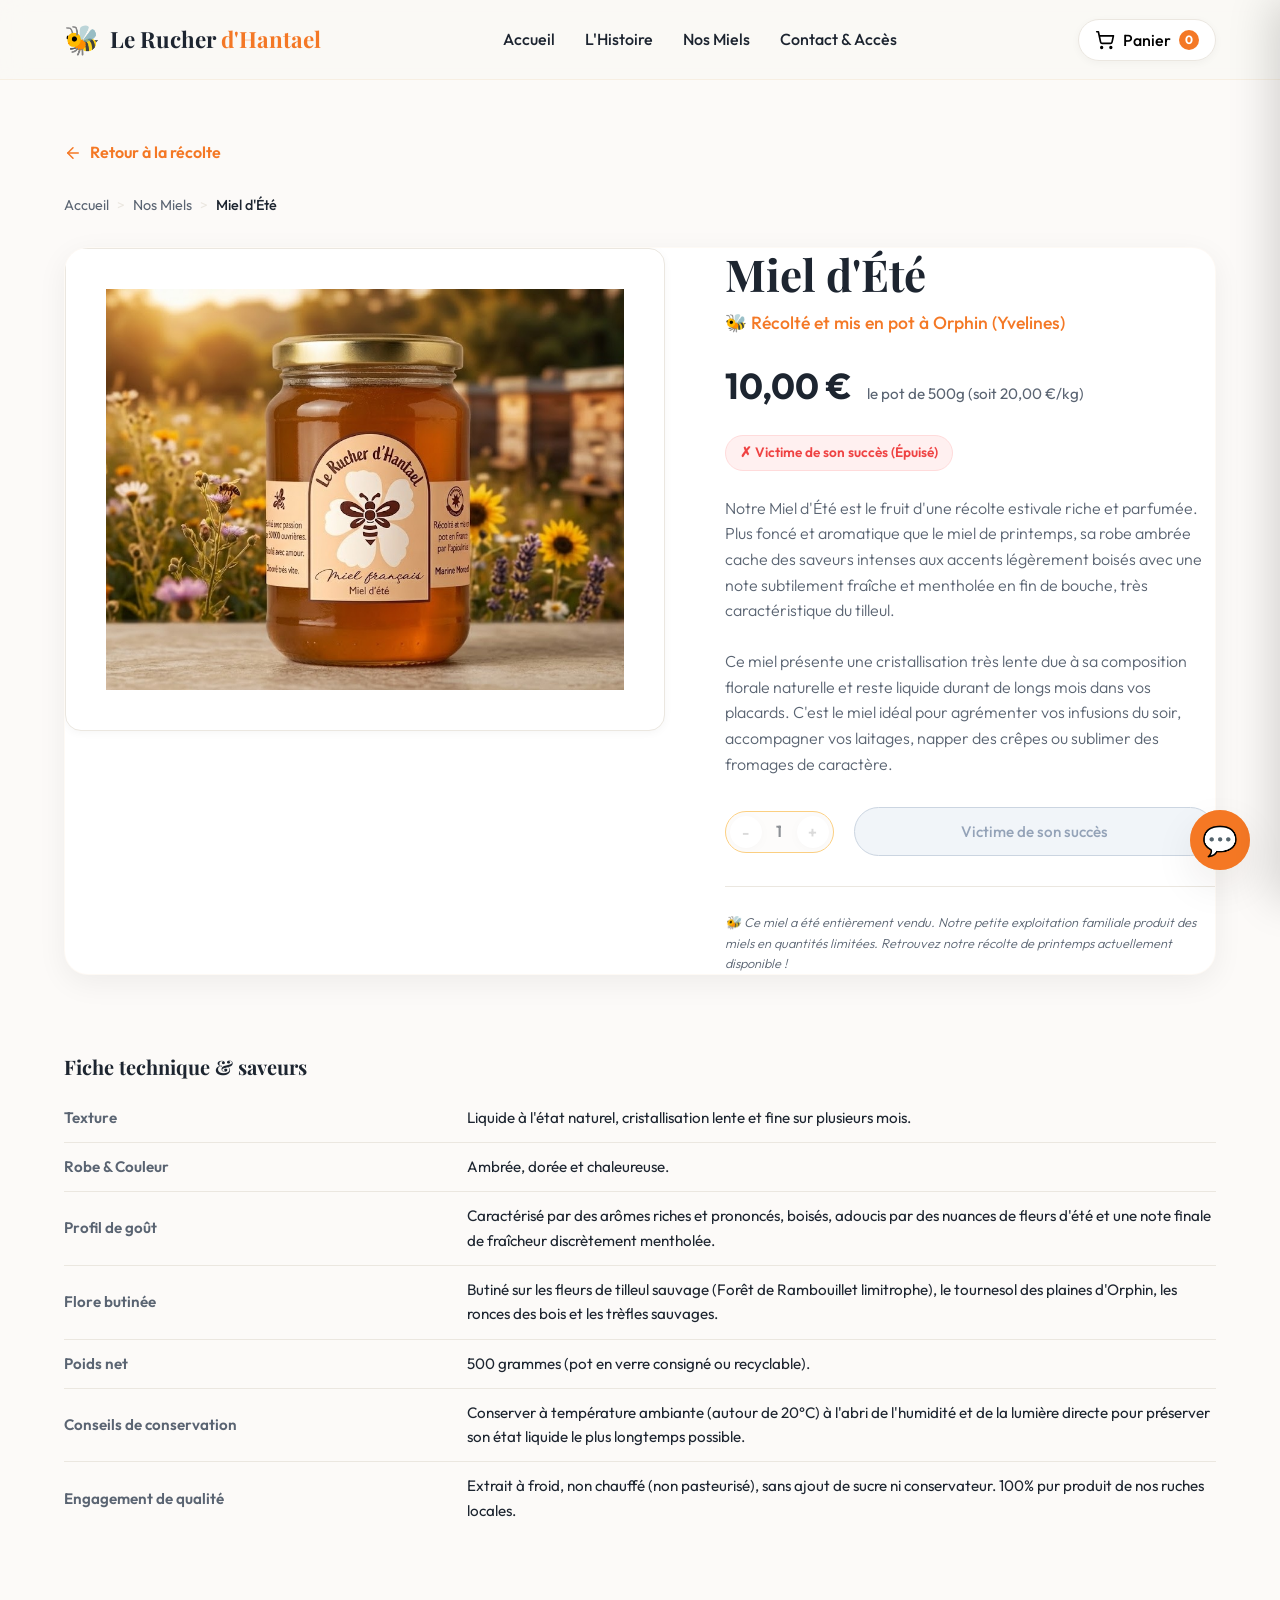
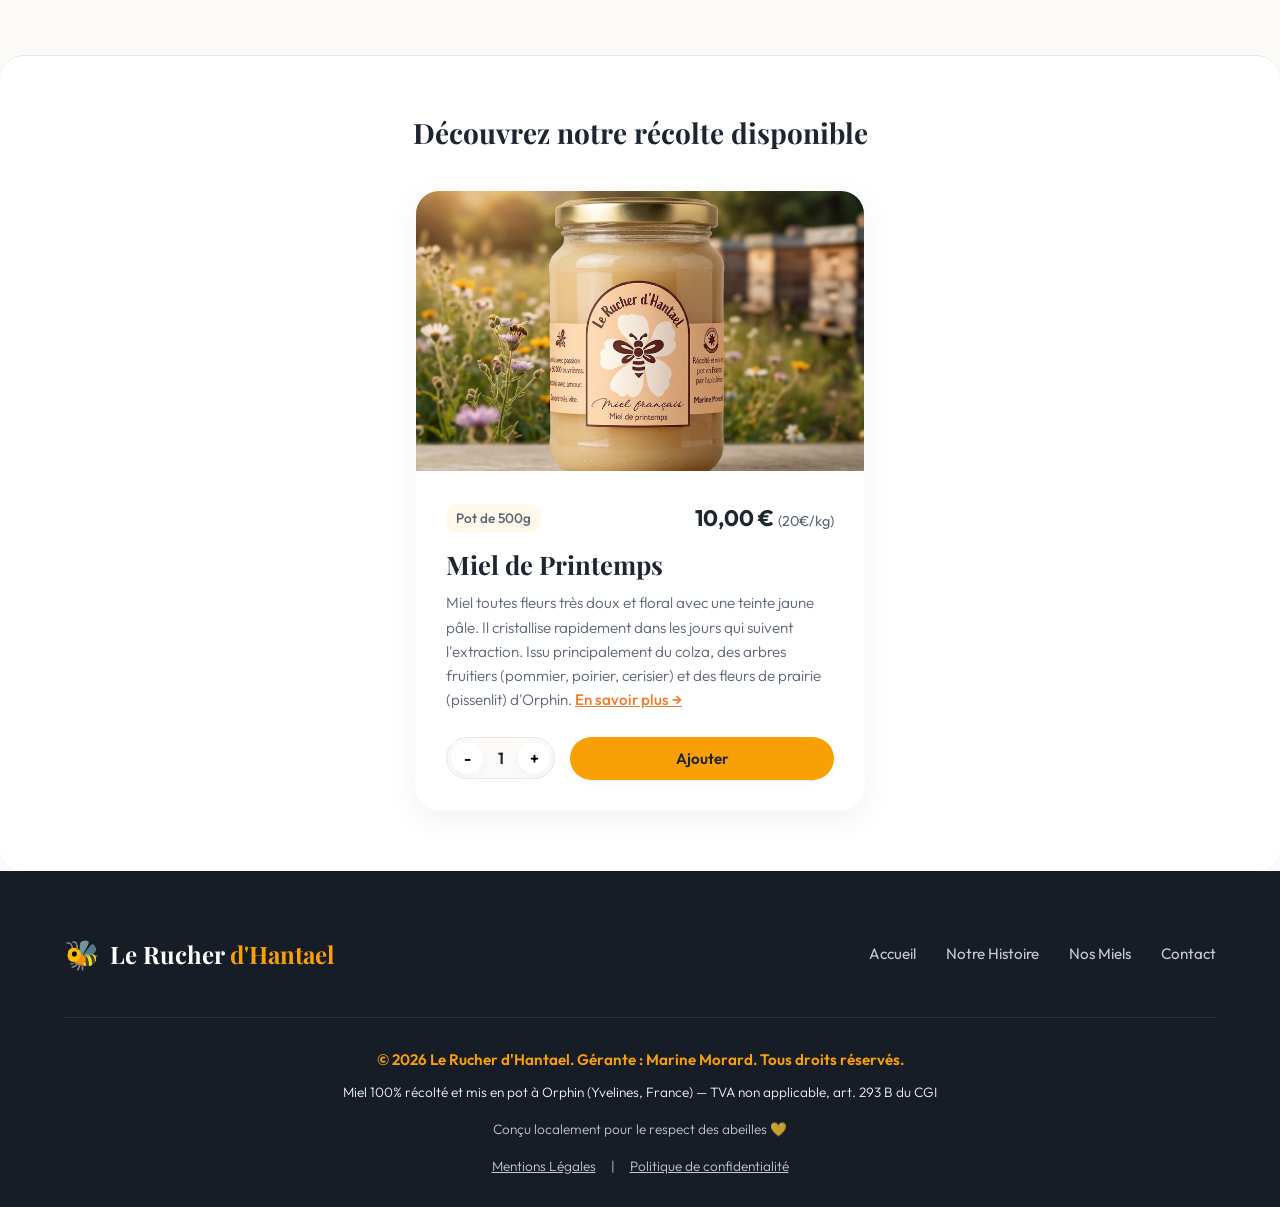
==== commit 01e09dba: "fix: corriger les données structurées Google (Product schema) et adapter le code aux nouvelles image" ====
--- a/miel-ete.html
+++ b/miel-ete.html
@@ -14,7 +14,7 @@
     <meta property="og:type" content="website">
     <meta property="og:title" content="Miel d'Été - Le Rucher d'Hantael">
     <meta property="og:description" content="Miel toutes fleurs ambré et complexe, aux notes douces et légèrement mentholées. Récolté à Orphin (78). Retrait sur place uniquement.">
-    <meta property="og:image" content="assets/images/miel-ete.png">
+    <meta property="og:image" content="assets/images/miel-ete.jpg">
     
     <!-- Stylesheet -->
     <link rel="stylesheet" href="css/style.css">
@@ -32,7 +32,7 @@
       "@type": "Product",
       "name": "Miel d'Été - Le Rucher d'Hantael",
       "description": "Miel toutes fleurs ambré et complexe. Issu principalement du tilleul de la forêt de Rambouillet et du tournesol des plaines environnantes d'Orphin.",
-      "image": "https://hantael.fr/assets/images/miel-ete.png",
+      "image": "https://hantael.fr/assets/images/miel-ete.jpg",
       "brand": {
         "@type": "Brand",
         "name": "Le Rucher d'Hantael"
@@ -42,8 +42,62 @@
         "priceCurrency": "EUR",
         "price": "10.00",
         "availability": "https://schema.org/OutOfStock",
-        "itemCondition": "https://schema.org/NewCondition"
-      }
+        "itemCondition": "https://schema.org/NewCondition",
+        "shippingDetails": {
+          "@type": "OfferShippingDetails",
+          "shippingRate": {
+            "@type": "MonetaryAmount",
+            "value": "0.00",
+            "currency": "EUR"
+          },
+          "shippingDestination": {
+            "@type": "DefinedRegion",
+            "addressCountry": "FR"
+          },
+          "deliveryTime": {
+            "@type": "ShippingDeliveryTime",
+            "handlingTime": {
+              "@type": "QuantitativeValue",
+              "minValue": 0,
+              "maxValue": 1,
+              "unitCode": "DAY"
+            },
+            "transitTime": {
+              "@type": "QuantitativeValue",
+              "minValue": 0,
+              "maxValue": 0,
+              "unitCode": "DAY"
+            }
+          }
+        },
+        "hasMerchantReturnPolicy": {
+          "@type": "MerchantReturnPolicy",
+          "applicableCountry": "FR",
+          "returnPolicyCategory": "https://schema.org/MerchantReturnFiniteReturnPeriod",
+          "merchantReturnDays": 14,
+          "returnMethod": "https://schema.org/ReturnInStore",
+          "returnFees": "https://schema.org/FreeReturn"
+        }
+      },
+      "aggregateRating": {
+        "@type": "AggregateRating",
+        "ratingValue": "5.0",
+        "reviewCount": "8"
+      },
+      "review": [
+        {
+          "@type": "Review",
+          "reviewRating": {
+            "@type": "Rating",
+            "ratingValue": "5"
+          },
+          "author": {
+            "@type": "Person",
+            "name": "Sophie L."
+          },
+          "reviewBody": "Un miel d'été ambré délicieux avec des notes subtiles de tilleul. Toute la famille adore !"
+        }
+      ]
     }
     </script>
 </head>
@@ -105,7 +159,7 @@
                 
                 <!-- Image -->
                 <div class="product-detail-img-box">
-                    <img src="assets/images/miel-ete.png" alt="Pot de Miel d'Été - Le Rucher d'Hantael" class="product-detail-img">
+                    <img src="assets/images/miel-ete.jpg" alt="Pot de Miel d'Été - Le Rucher d'Hantael" class="product-detail-img">
                 </div>
                 
                 <!-- Information -->
@@ -189,7 +243,7 @@
                     <!-- Miel de Printemps -->
                     <div class="product-card" id="prod-printemps">
                         <div class="product-img-container">
-                            <img src="assets/images/miel-printemps.png" alt="Pot de Miel de Printemps du Rucher d'Hantael" class="product-img">
+                            <img src="assets/images/miel-printemps.jpg" alt="Pot de Miel de Printemps du Rucher d'Hantael" class="product-img">
                         </div>
                         <div class="product-content">
                             <div class="product-meta">
@@ -204,7 +258,7 @@
                                     <span class="qty-value" id="qty-printemps">1</span>
                                     <button class="qty-btn inc-qty" aria-label="Augmenter la quantité">+</button>
                                 </div>
-                                <button class="btn btn-primary product-btn add-to-cart-btn" data-id="printemps" data-name="Miel de Printemps" data-price="10" data-img="assets/images/miel-printemps.png" id="btn-add-printemps">
+                                <button class="btn btn-primary product-btn add-to-cart-btn" data-id="printemps" data-name="Miel de Printemps" data-price="10" data-img="assets/images/miel-printemps.jpg" id="btn-add-printemps">
                                     <span>Ajouter</span>
                                 </button>
                             </div>
--- a/css/style.css
+++ b/css/style.css
@@ -383,6 +383,7 @@
 }
 
 .hero-subtitle {
+    display: block;
     font-size: 1.1rem;
     font-weight: 600;
     text-transform: uppercase;
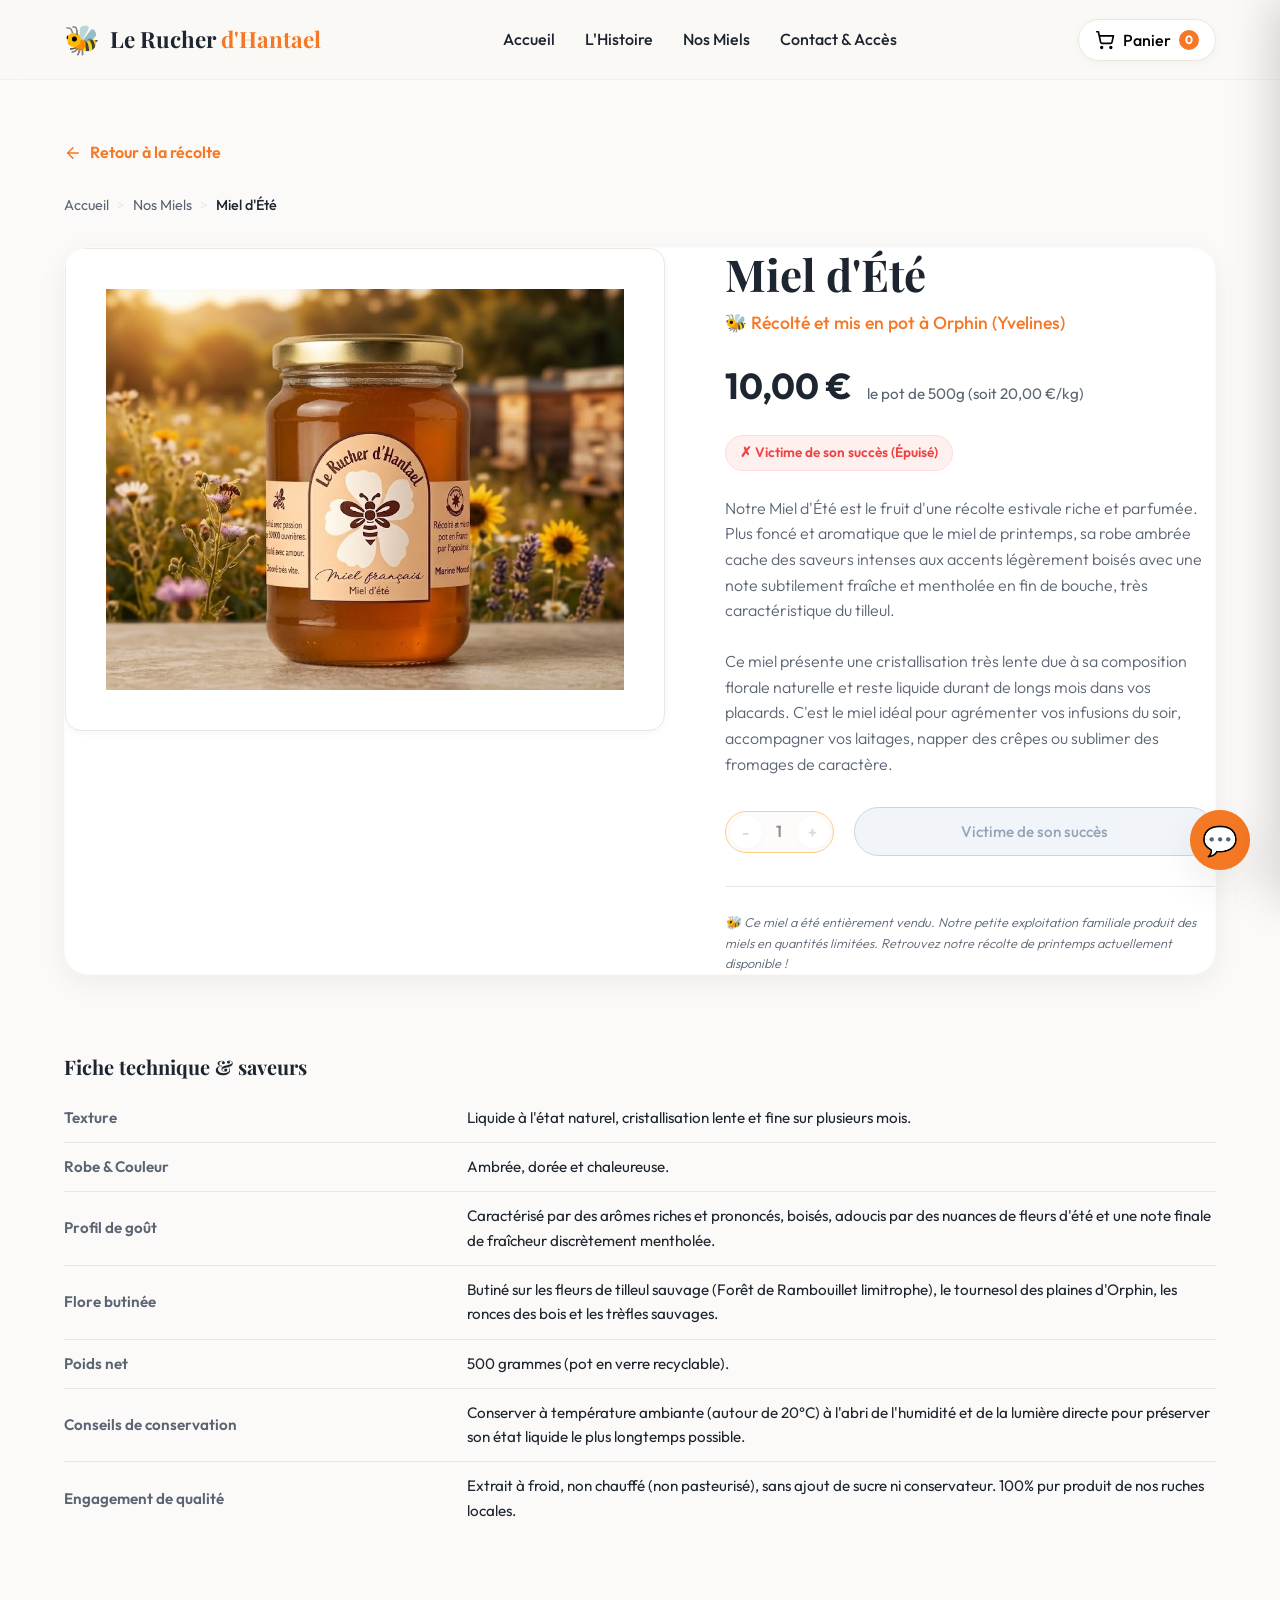
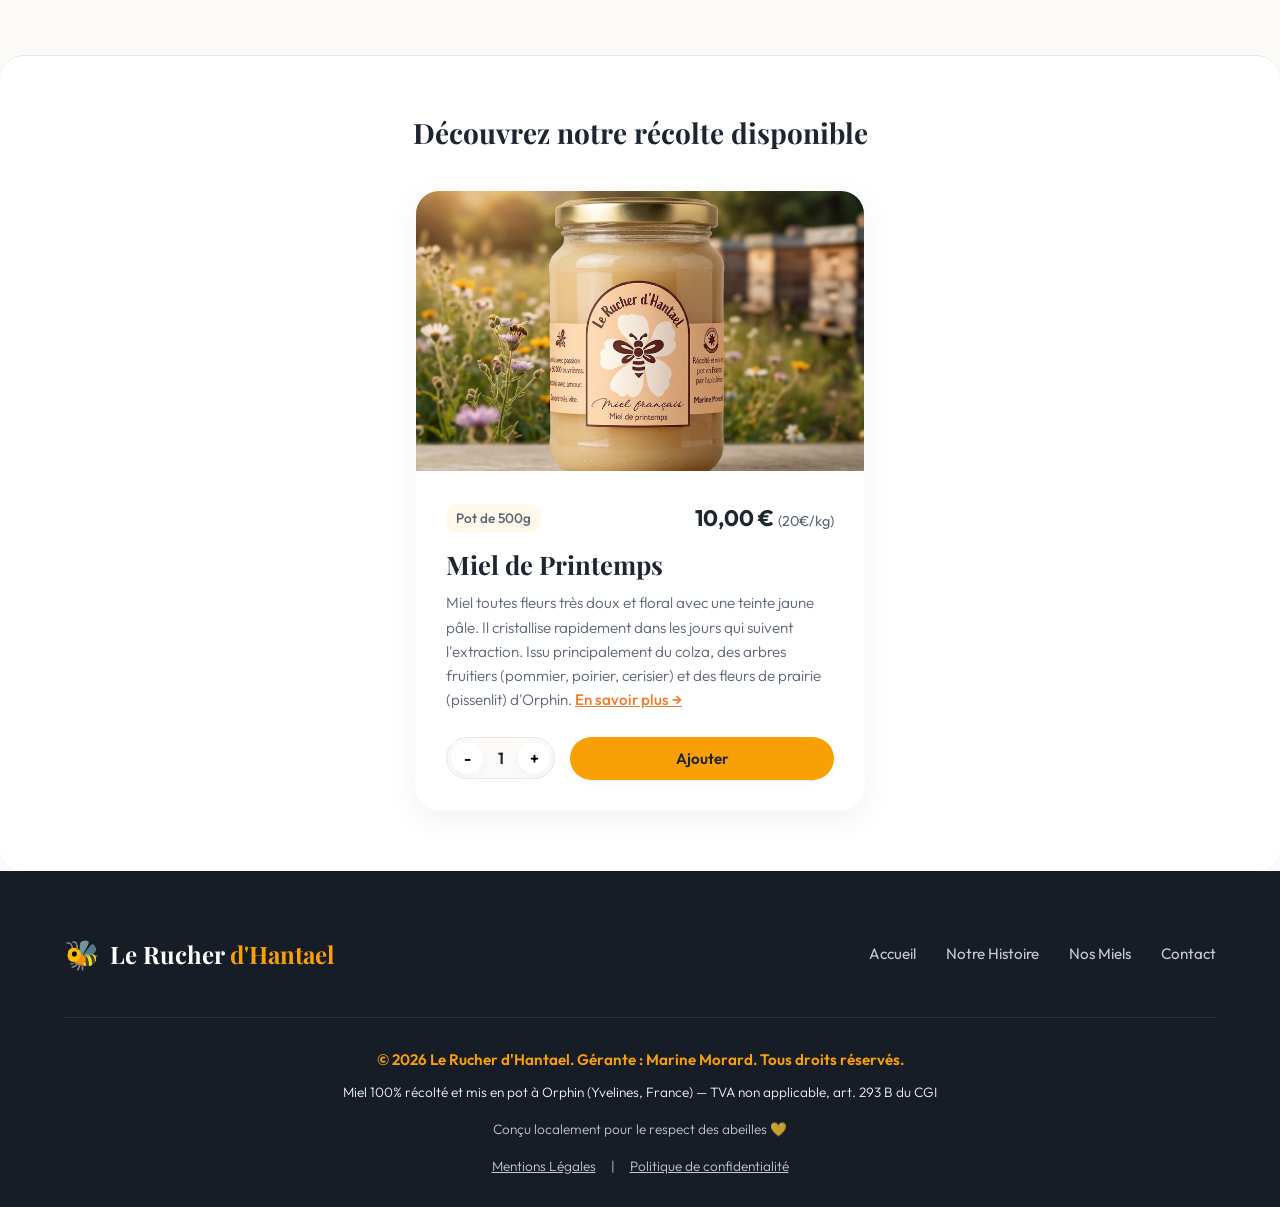
==== commit 3f829971: "fix: corriger la mention sur les pots (non consigné, uniquement recyclable)" ====
--- a/miel-ete.html
+++ b/miel-ete.html
@@ -220,7 +220,7 @@
                         </tr>
                         <tr>
                             <td class="spec-label">Poids net</td>
-                            <td class="spec-value">500 grammes (pot en verre consigné ou recyclable).</td>
+                            <td class="spec-value">500 grammes (pot en verre recyclable).</td>
                         </tr>
                         <tr>
                             <td class="spec-label">Conseils de conservation</td>
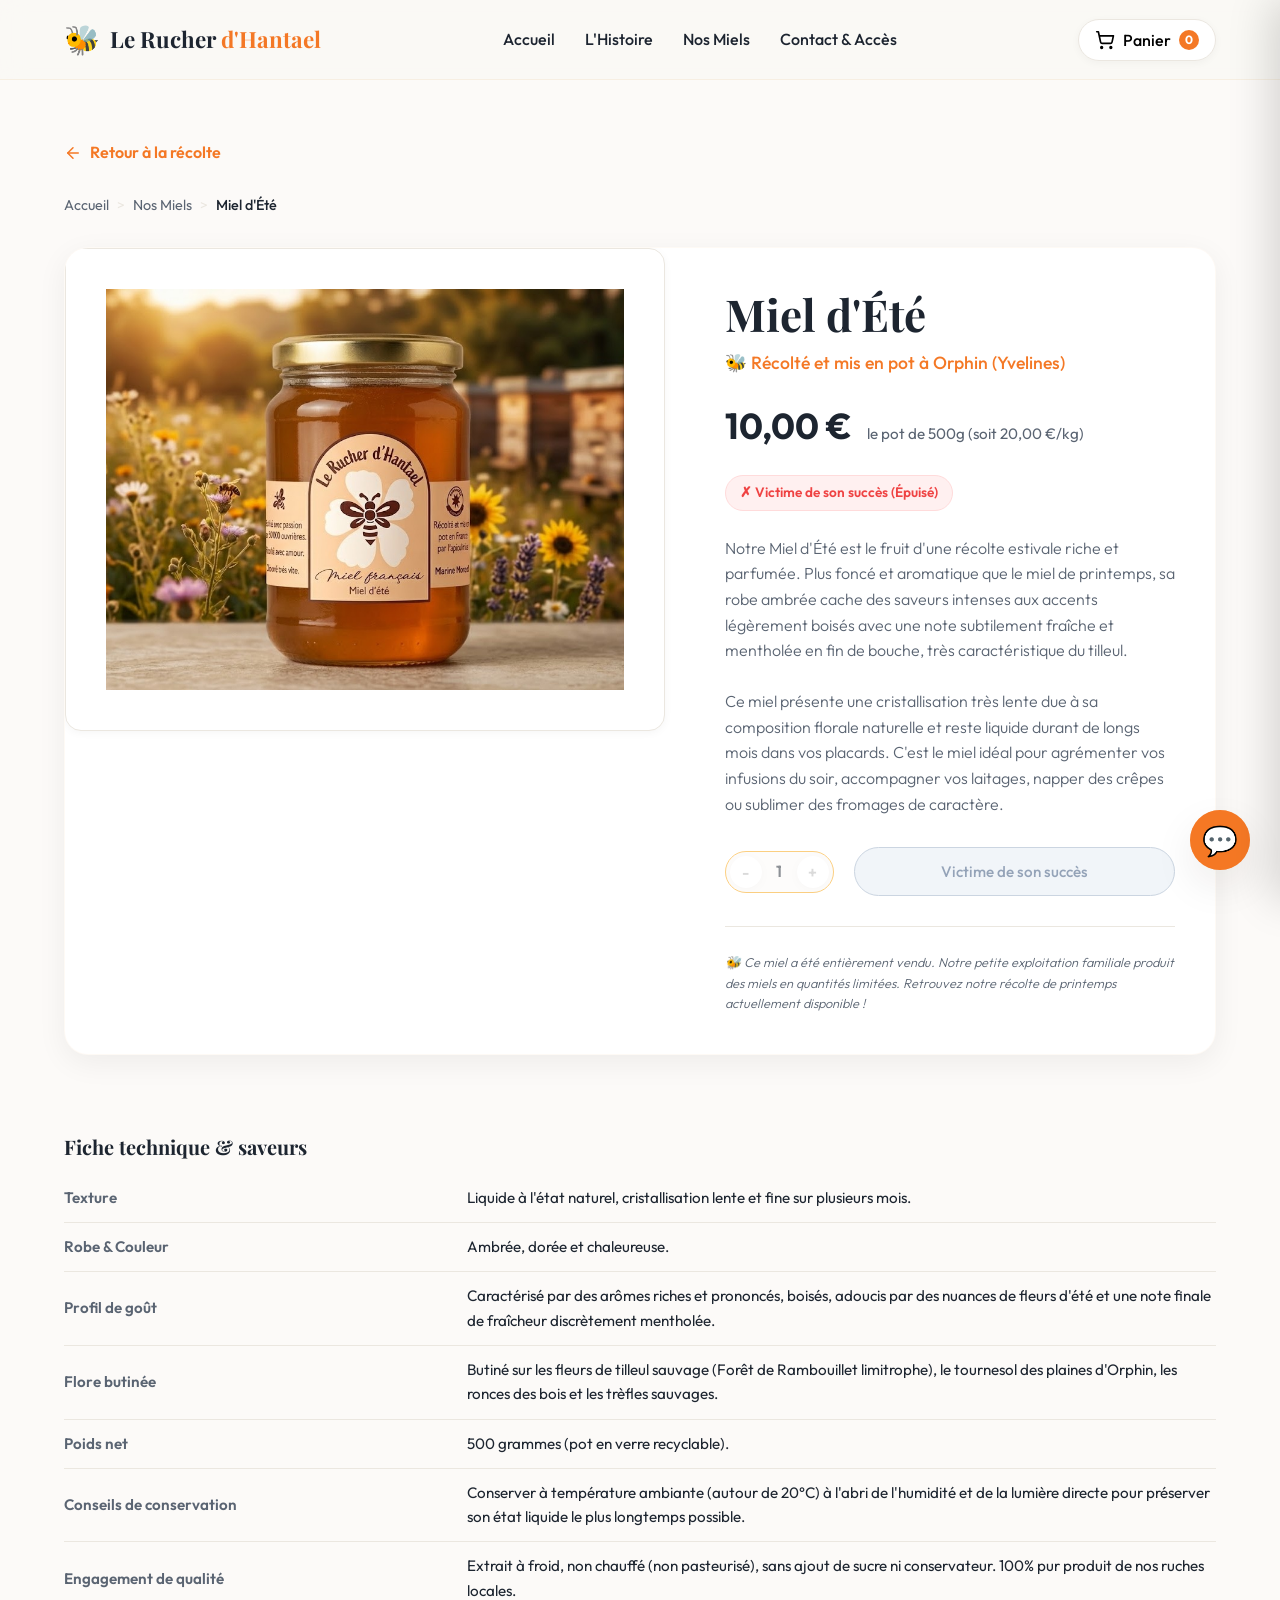
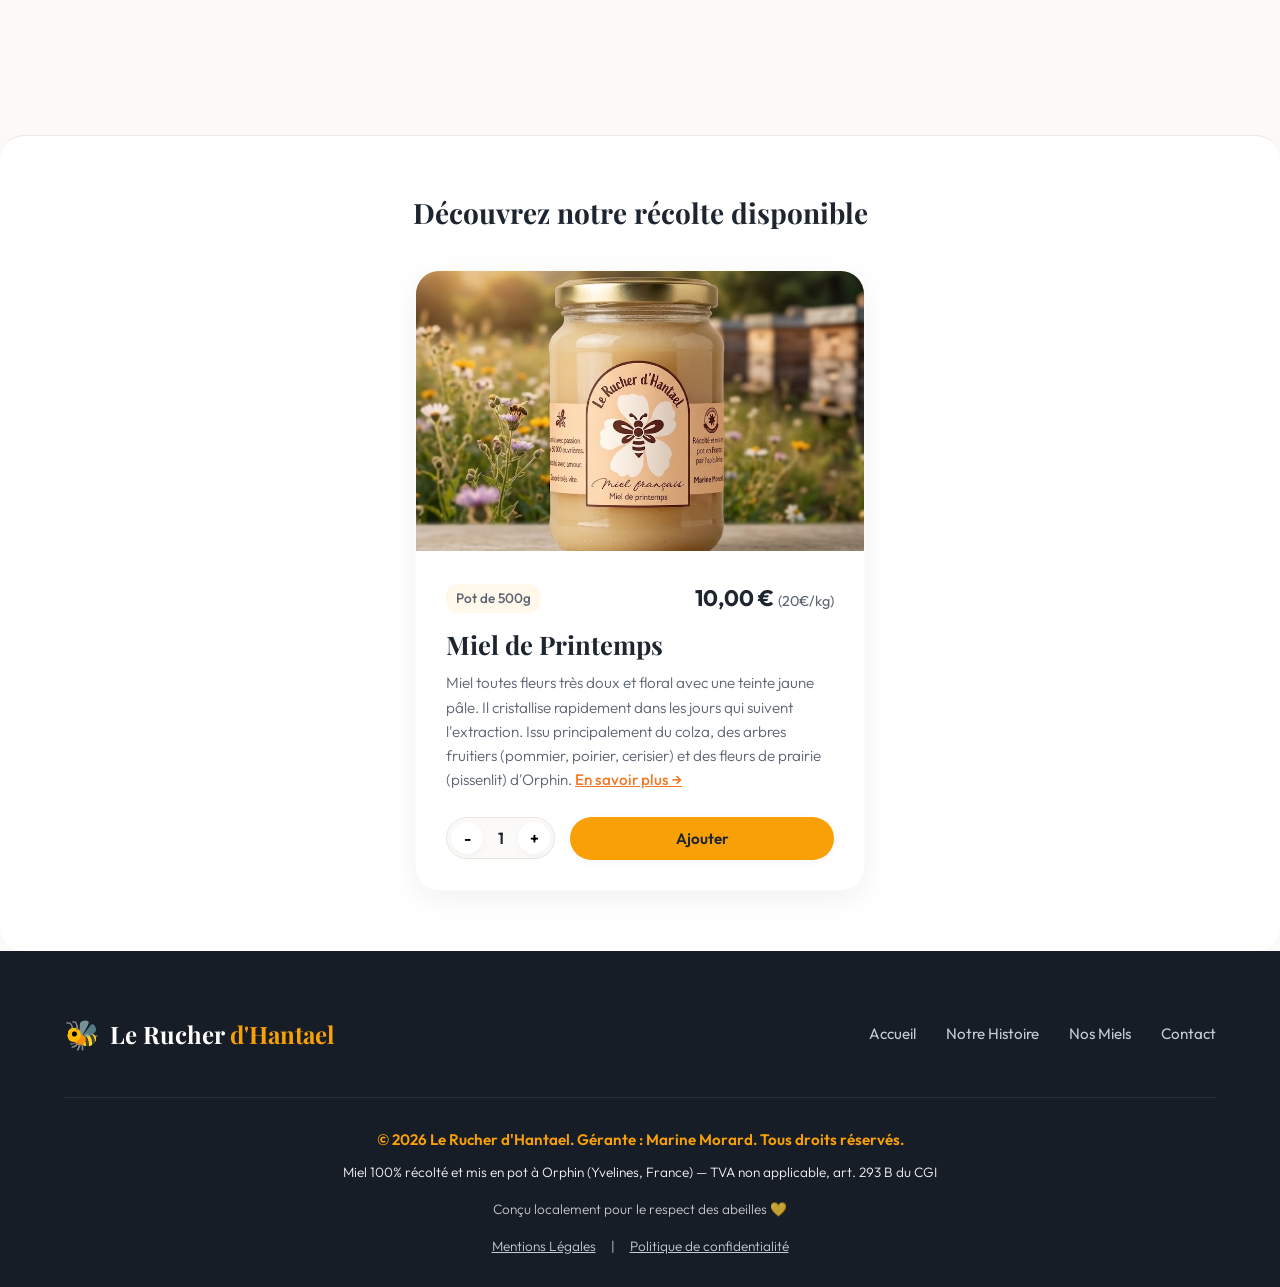
==== commit a6c80bec: "fix: ajouter des marges de respiration sur le bloc de détails produit" ====
--- a/miel-ete.html
+++ b/miel-ete.html
@@ -163,7 +163,7 @@
                 </div>
                 
                 <!-- Information -->
-                <div class="product-detail-info product-content" style="padding: 0;">
+                <div class="product-detail-info product-content">
                     <h1 class="product-detail-title">Miel d'Été</h1>
                     <p class="product-detail-subtitle">🐝 Récolté et mis en pot à Orphin (Yvelines)</p>
                     
--- a/css/style.css
+++ b/css/style.css
@@ -2050,6 +2050,7 @@
 .product-detail-info {
     display: flex;
     flex-direction: column;
+    padding: 40px 40px 40px 0;
 }
 
 .product-detail-title {
@@ -2250,6 +2251,10 @@
         font-size: 2.25rem;
     }
     
+    .product-detail-info {
+        padding: 30px;
+    }
+    
     .privacy-container {
         padding: 20px;
         margin: 100px 15px 40px 15px;
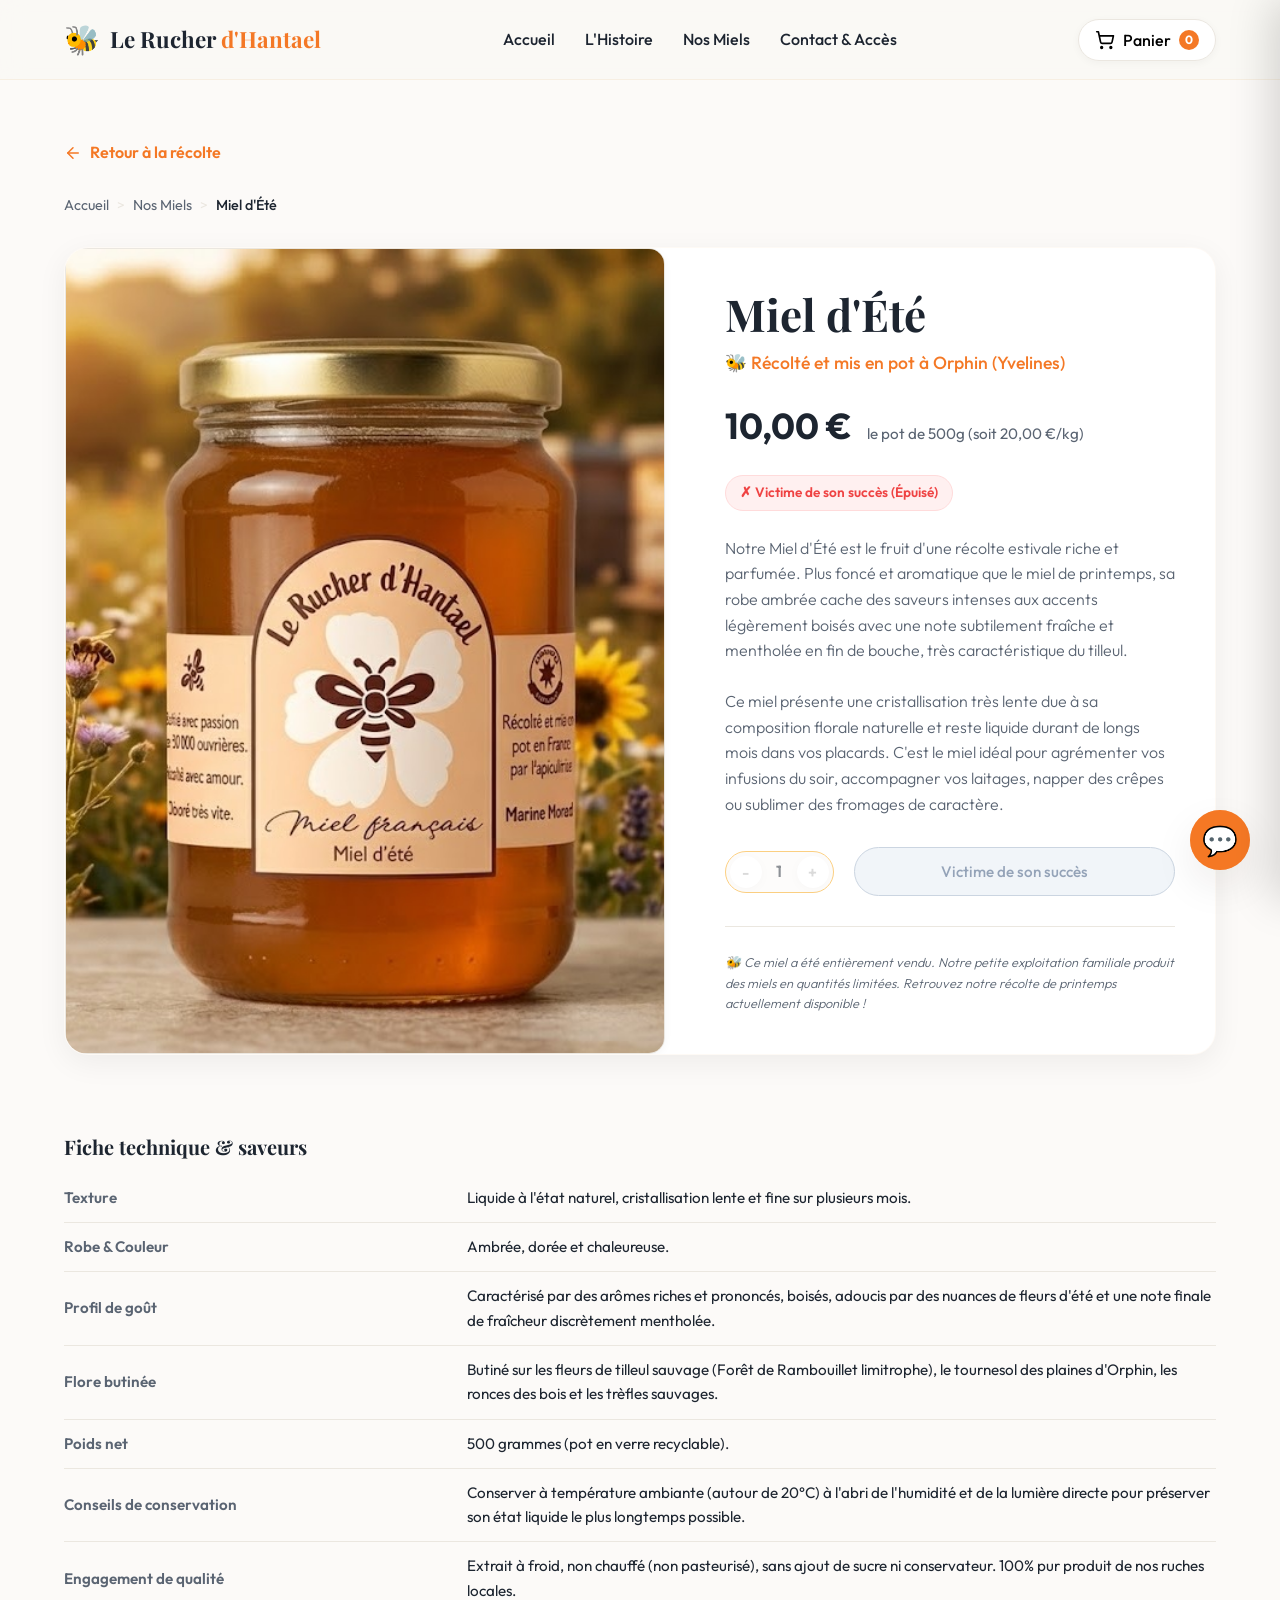
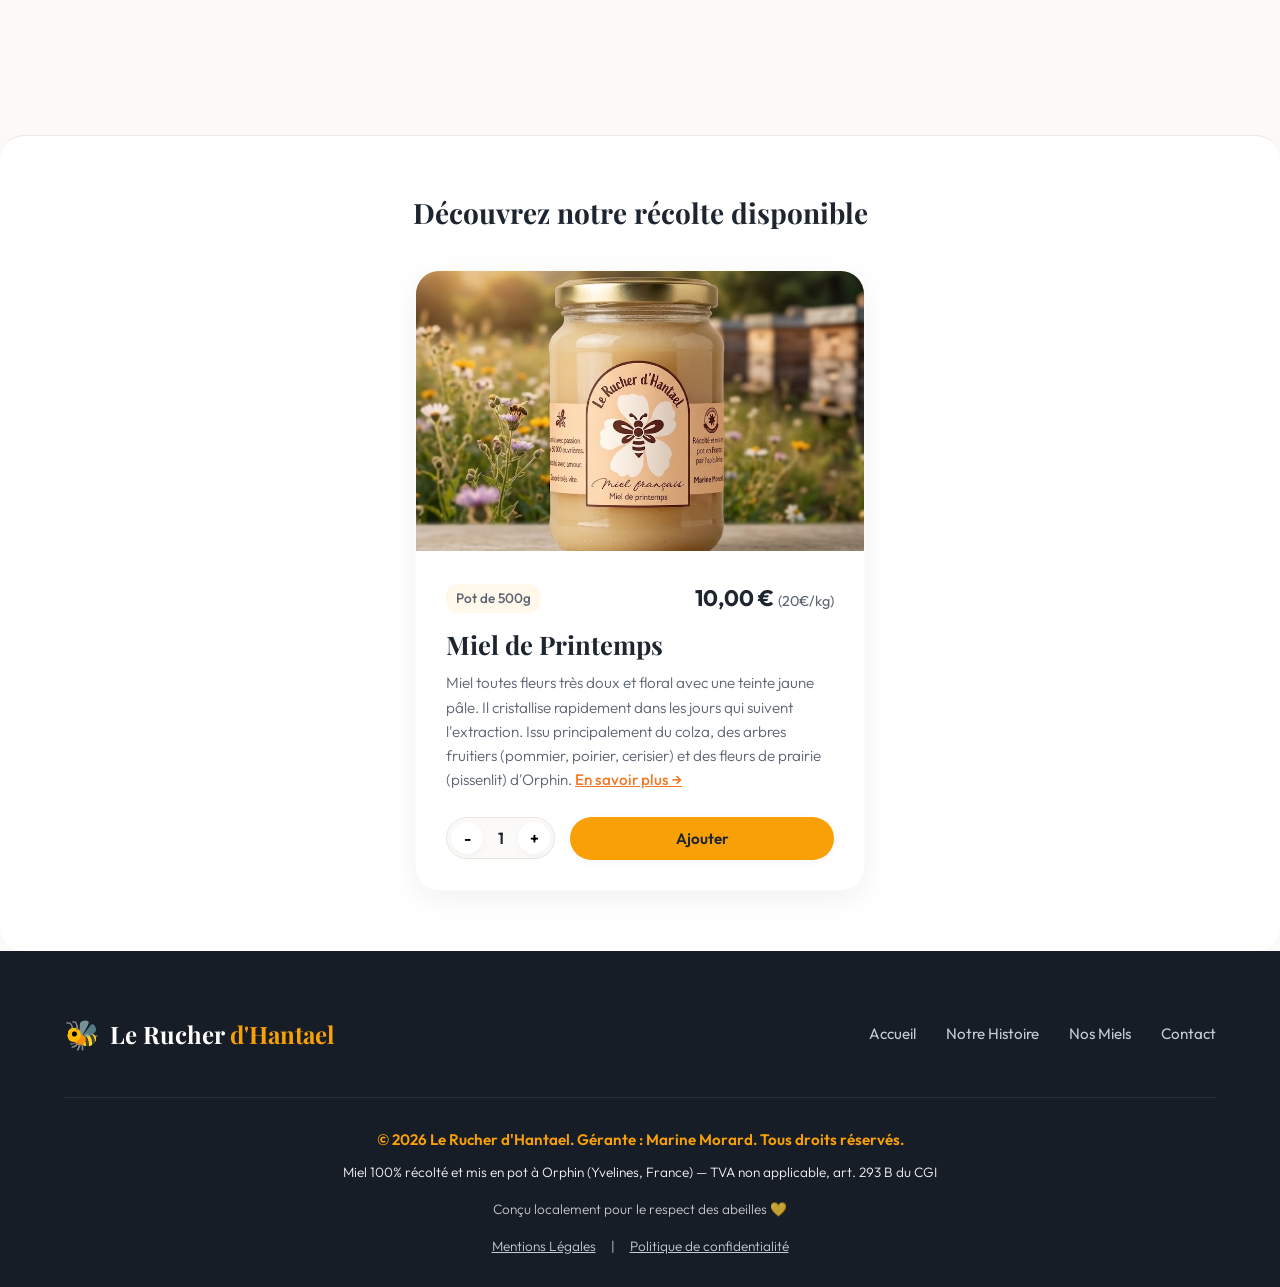
==== commit c214220c: "fix: ajouter un paramètre de version sur le fichier css pour forcer le rafraîchissement du cache" ====
--- a/miel-ete.html
+++ b/miel-ete.html
@@ -17,7 +17,7 @@
     <meta property="og:image" content="assets/images/miel-ete.jpg">
     
     <!-- Stylesheet -->
-    <link rel="stylesheet" href="css/style.css">
+    <link rel="stylesheet" href="css/style.css?v=1.2">
     
     <!-- Favicon Shortcut -->
     <link rel="icon" href="data:image/svg+xml,<svg xmlns=%22http://www.w3.org/2000/svg%22 viewBox=%220 0 100 100%22><text y=%22.9em%22 font-size=%2290%22>🍯</text></svg>">
--- a/css/style.css
+++ b/css/style.css
@@ -2019,7 +2019,7 @@
     display: grid;
     grid-template-columns: 1.1fr 0.9fr;
     gap: 60px;
-    align-items: start;
+    align-items: stretch;
     margin-bottom: 80px;
 }
 
@@ -2027,19 +2027,20 @@
     background-color: var(--bg-white);
     border: 1px solid var(--border-color);
     border-radius: var(--radius-md);
-    padding: 40px;
+    padding: 0;
     display: flex;
     align-items: center;
     justify-content: center;
     box-shadow: var(--shadow-sm);
     overflow: hidden;
     position: relative;
+    height: 100%;
 }
 
 .product-detail-img {
-    max-width: 100%;
-    max-height: 480px;
-    object-fit: contain;
+    width: 100%;
+    height: 100%;
+    object-fit: cover;
     transition: transform var(--transition-smooth);
 }
 
@@ -2255,6 +2256,15 @@
         padding: 30px;
     }
     
+    .product-detail-img-box {
+        padding: 20px;
+        height: 320px;
+    }
+    
+    .product-detail-img {
+        object-fit: contain;
+    }
+    
     .privacy-container {
         padding: 20px;
         margin: 100px 15px 40px 15px;
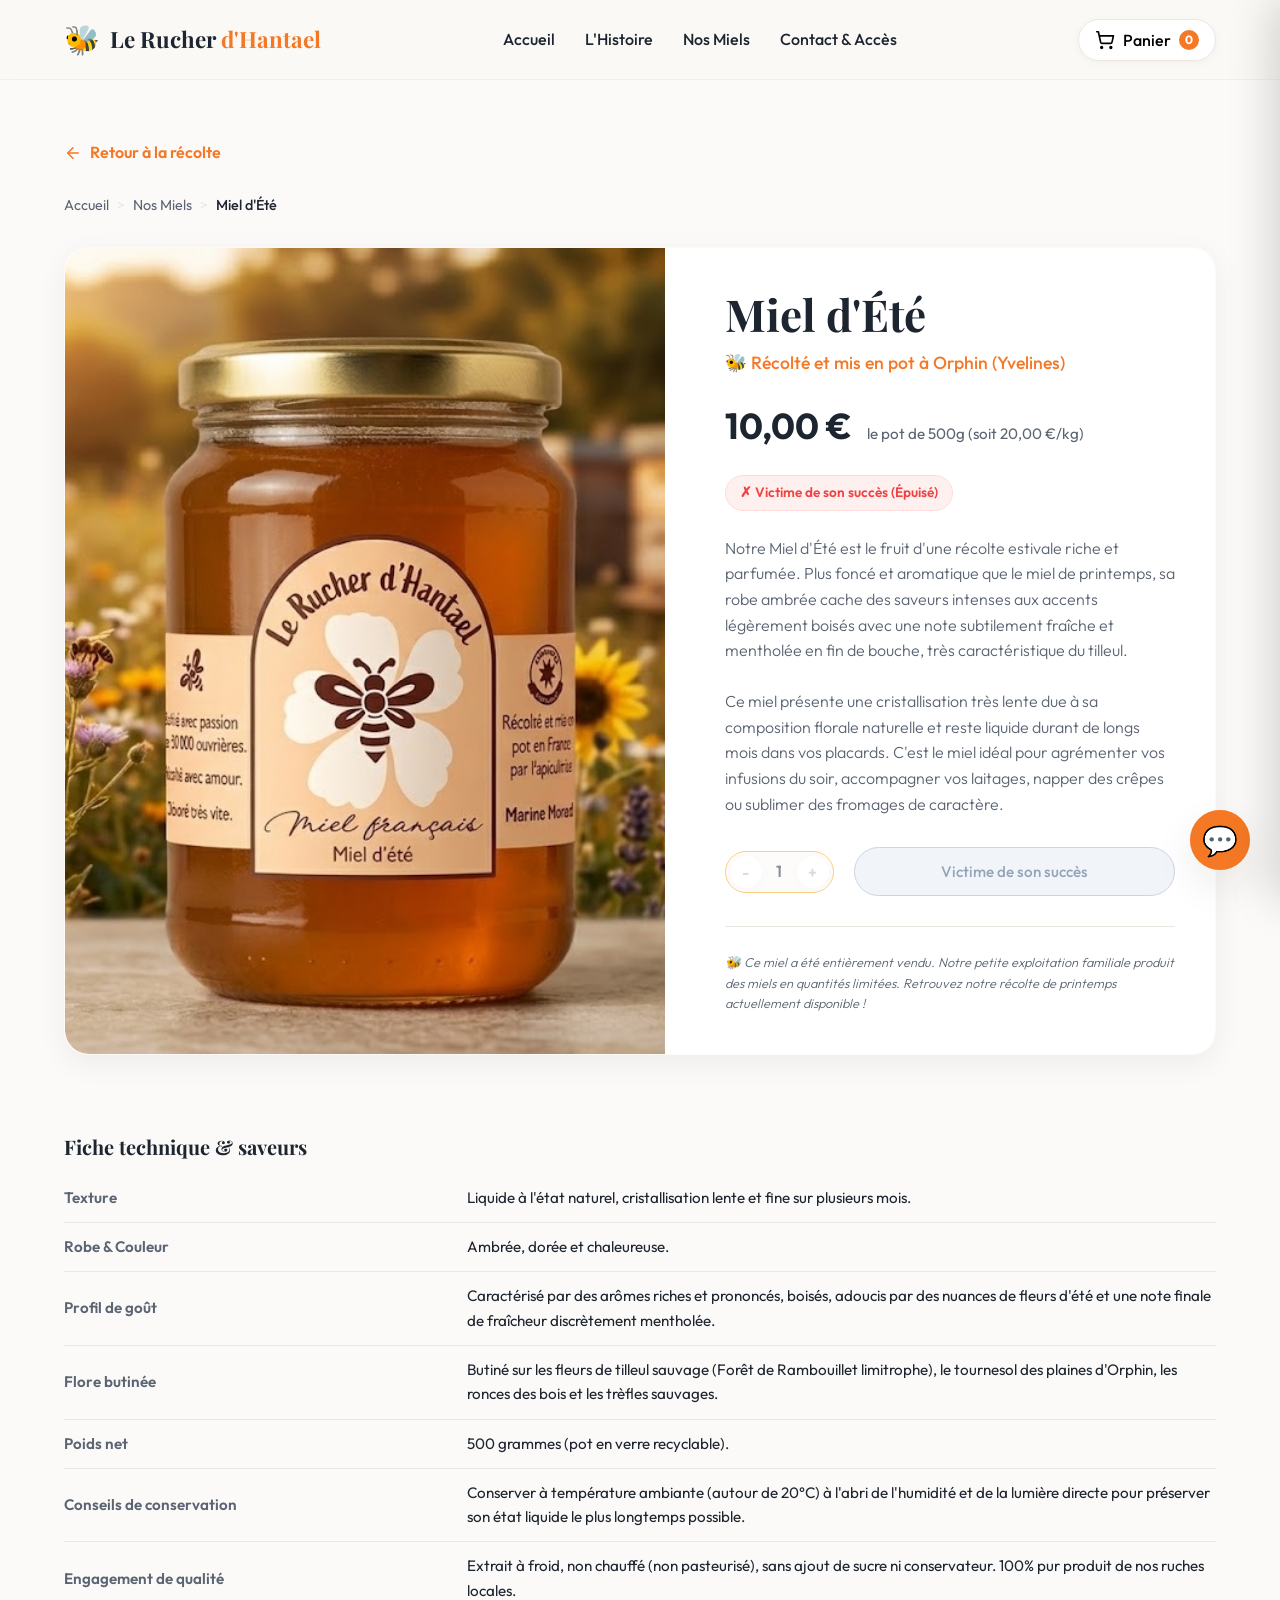
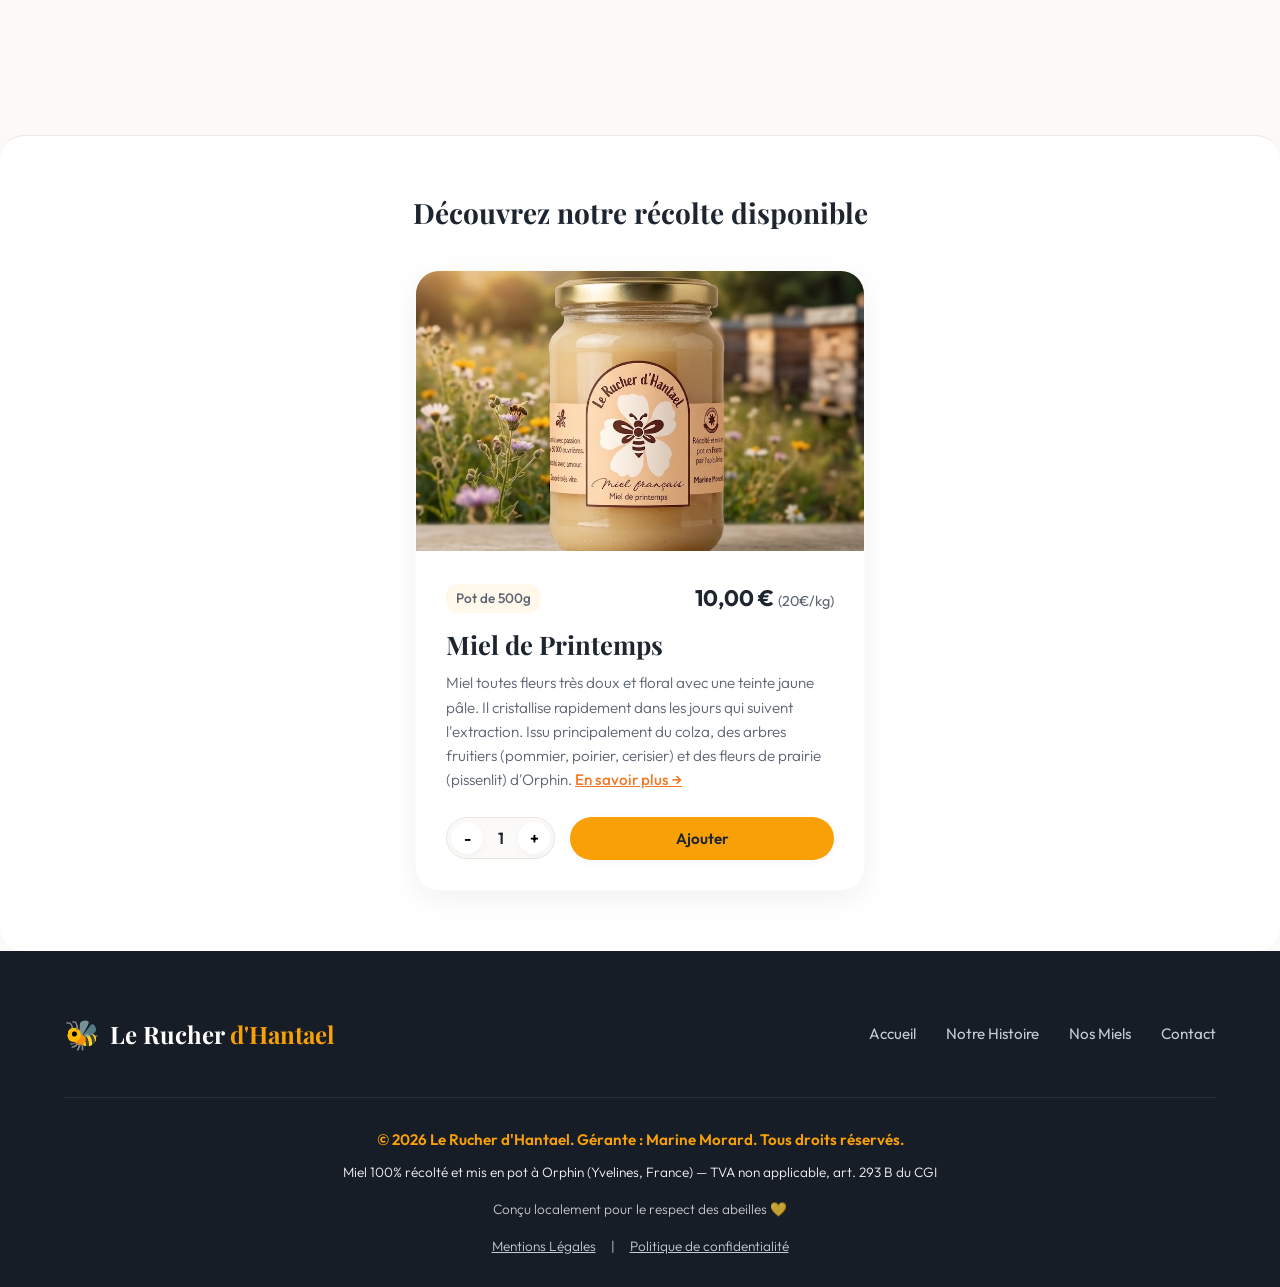
==== commit b10a0373: "style: afficher l'image sans bordures pour remplir tout le bloc gauche et incrémenter la version du " ====
--- a/miel-ete.html
+++ b/miel-ete.html
@@ -17,7 +17,7 @@
     <meta property="og:image" content="assets/images/miel-ete.jpg">
     
     <!-- Stylesheet -->
-    <link rel="stylesheet" href="css/style.css?v=1.2">
+    <link rel="stylesheet" href="css/style.css?v=1.3">
     
     <!-- Favicon Shortcut -->
     <link rel="icon" href="data:image/svg+xml,<svg xmlns=%22http://www.w3.org/2000/svg%22 viewBox=%220 0 100 100%22><text y=%22.9em%22 font-size=%2290%22>🍯</text></svg>">
--- a/css/style.css
+++ b/css/style.css
@@ -2024,14 +2024,14 @@
 }
 
 .product-detail-img-box {
-    background-color: var(--bg-white);
-    border: 1px solid var(--border-color);
-    border-radius: var(--radius-md);
+    background-color: transparent;
+    border: none;
+    border-radius: var(--radius-lg) 0 0 var(--radius-lg);
     padding: 0;
     display: flex;
     align-items: center;
     justify-content: center;
-    box-shadow: var(--shadow-sm);
+    box-shadow: none;
     overflow: hidden;
     position: relative;
     height: 100%;
@@ -2257,12 +2257,13 @@
     }
     
     .product-detail-img-box {
-        padding: 20px;
-        height: 320px;
+        padding: 0;
+        height: 350px;
+        border-radius: var(--radius-lg) var(--radius-lg) 0 0;
     }
     
     .product-detail-img {
-        object-fit: contain;
+        object-fit: cover;
     }
     
     .privacy-container {
